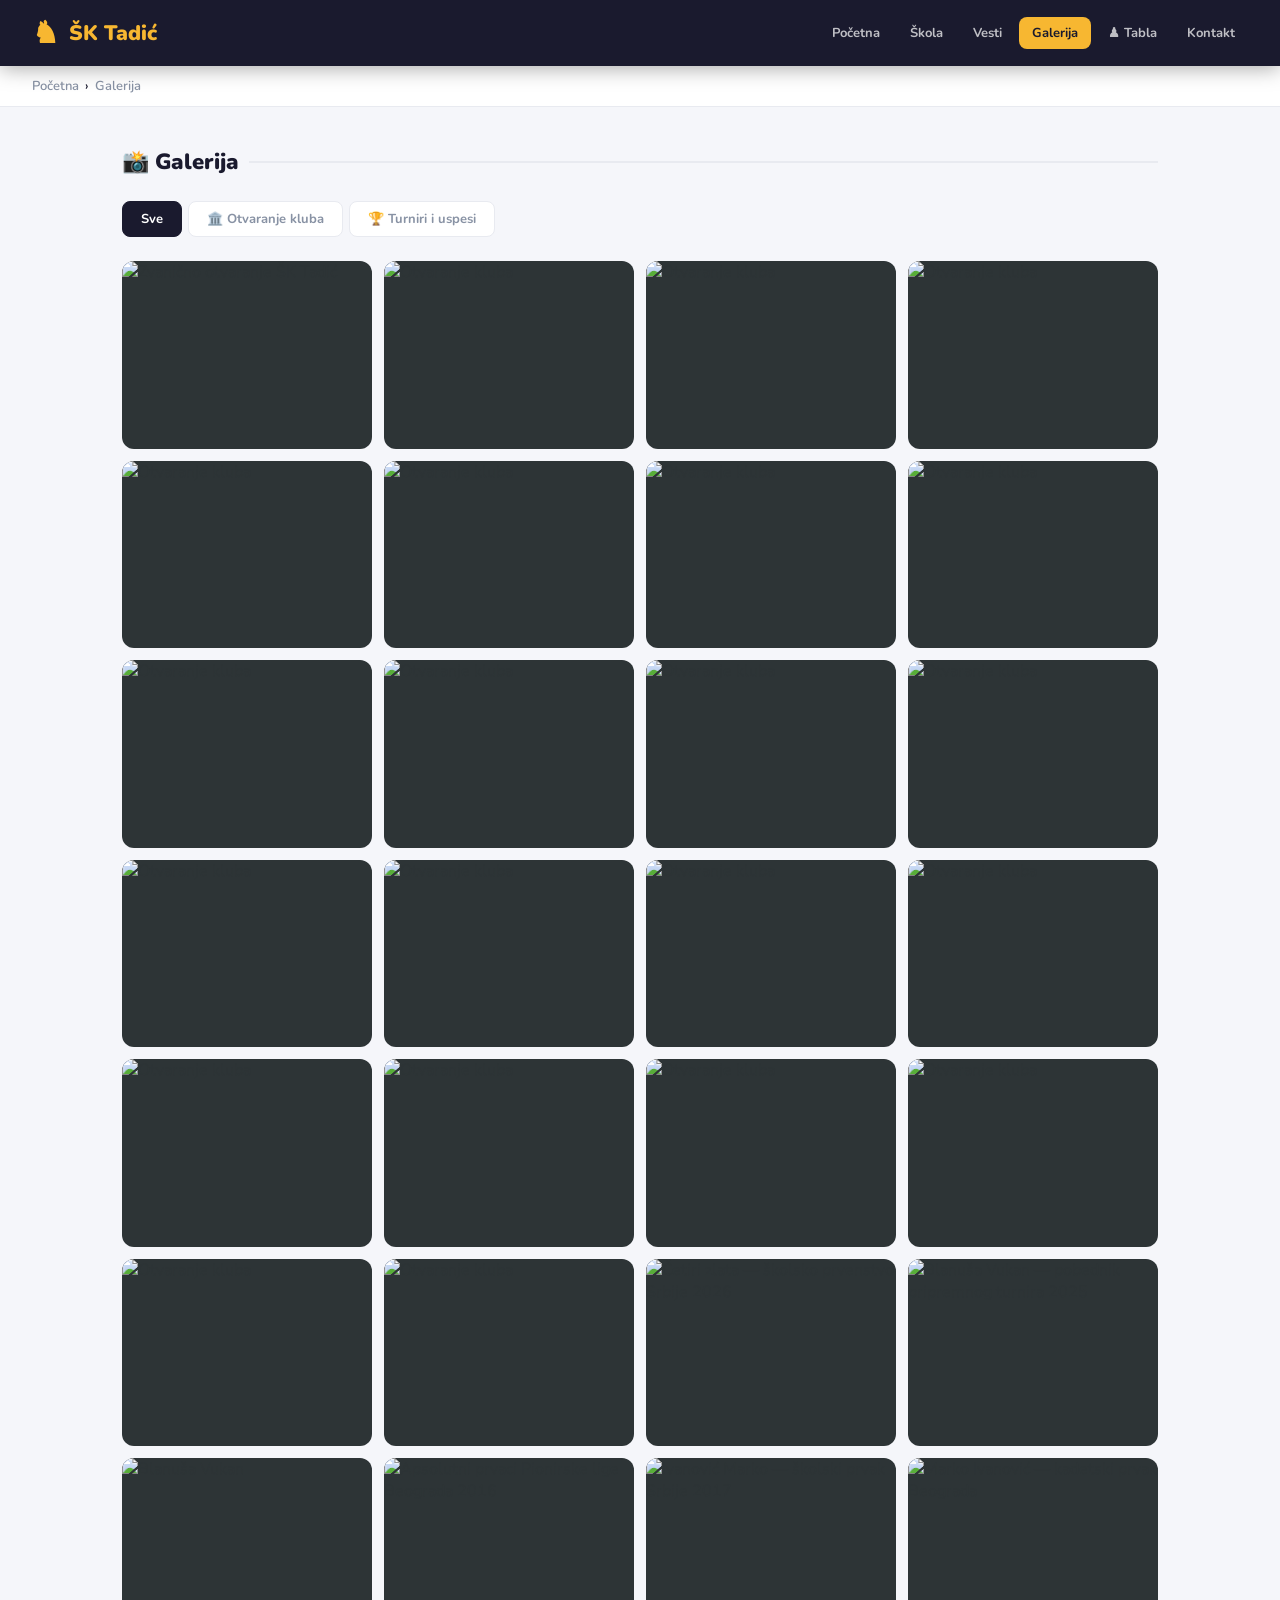
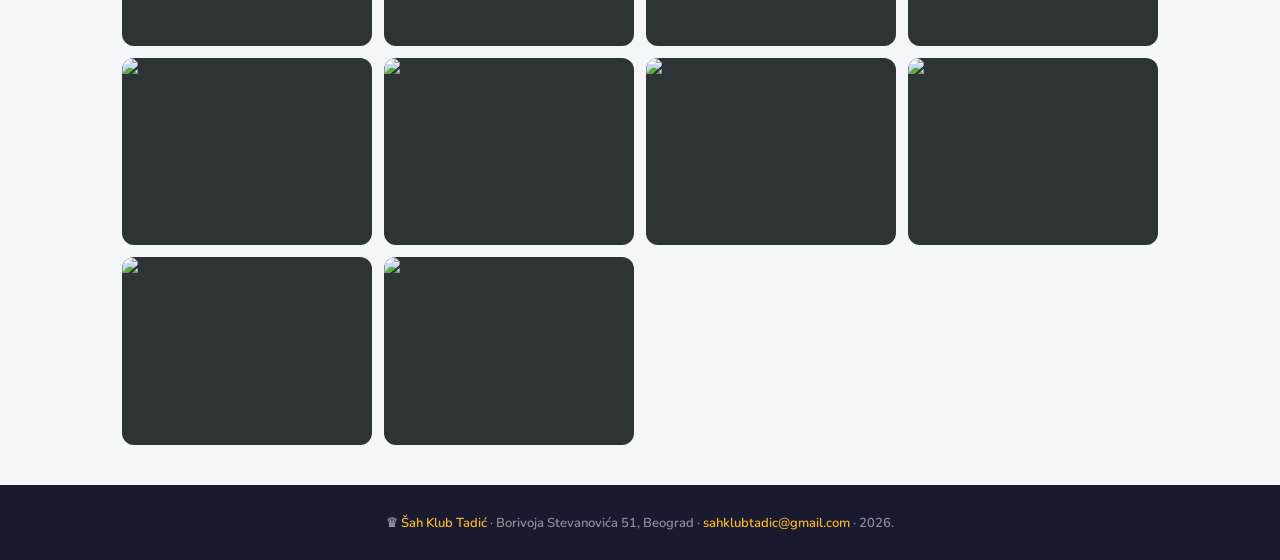
==== galerija.html @ 3c378b27 "Sajt v1.0 Sajt" ====
<!DOCTYPE html>
<html lang="sr">
<head>
<meta charset="UTF-8"><meta name="viewport" content="width=device-width,initial-scale=1"><meta name="referrer" content="no-referrer">
<title>Galerija — ŠK Tadić</title>
<link rel="stylesheet" href="style.css">
<style>
.filter-bar{display:flex;gap:6px;margin-bottom:1.5rem;flex-wrap:wrap}
.fbtn{padding:8px 18px;border-radius:8px;font-size:13px;font-weight:700;cursor:pointer;border:1px solid var(--border);background:var(--white);color:var(--muted);transition:all .2s;font-family:'Nunito',sans-serif}
.fbtn:hover{border-color:var(--accent);color:var(--accent)}
.fbtn.active{background:var(--dark);color:#fff;border-color:var(--dark)}
.gallery-grid{display:grid;grid-template-columns:repeat(4,1fr);gap:12px}
.g-thumb{border-radius:12px;overflow:hidden;cursor:pointer;aspect-ratio:4/3;position:relative;background:var(--mid)}
.g-thumb img{width:100%;height:100%;object-fit:cover;transition:transform .3s;display:block}
.g-thumb:hover img{transform:scale(1.07)}
.g-thumb .overlay{position:absolute;inset:0;background:rgba(247,183,49,0);transition:background .25s;display:flex;align-items:center;justify-content:center}
.g-thumb:hover .overlay{background:rgba(247,183,49,.25)}
.g-hidden{display:none}
</style>
</head>
<body>
<nav>
  <a href="index.html" class="nav-logo"><span class="knight">♞</span><span>ŠK Tadić</span></a>
  <div class="nav-links"><a href="index.html">Početna</a><a href="skola.html">Škola</a><a href="vesti.html">Vesti</a><a href="galerija.html" class="active">Galerija</a><a href="tabla.html">♟ Tabla</a><a href="kontakt.html">Kontakt</a></div>
  <button class="hamburger" onclick="toggleMenu()"><span></span><span></span><span></span></button>
</nav>
<div class="mobile-menu" id="mob"><a href="index.html">🏠 Početna</a><a href="skola.html">🎓 Škola</a><a href="vesti.html">📰 Vesti</a><a href="galerija.html" class="active">📸 Galerija</a><a href="tabla.html">♟ Tabla</a><a href="kontakt.html">📬 Kontakt</a></div>
<div class="breadcrumb"><a href="index.html">Početna</a><span>›</span>Galerija</div>

<main>
  <div class="sec-title">📸 Galerija</div>
  <div class="filter-bar">
    <button class="fbtn active" onclick="fg('sve',this)">Sve</button>
    <button class="fbtn" onclick="fg('otvaranje',this)">🏛️ Otvaranje kluba</button>
    <button class="fbtn" onclick="fg('turnir',this)">🏆 Turniri i uspesi</button>
  </div>
  <div class="gallery-grid" id="gg"></div>
</main>

<div id="lightbox" onclick="closeLb(event)">
  <span id="lb-close" onclick="closeLb()">✕</span>
  <span id="lb-prev" onclick="lbNav(-1);event.stopPropagation()">‹</span>
  <img id="lb-img" src="" alt="">
  <span id="lb-next" onclick="lbNav(1);event.stopPropagation()">›</span>
  <div id="lb-caption"></div>
</div>

<footer>♛ <a href="index.html">Šah Klub Tadić</a> · Borivoja Stevanovića 51, Beograd · <a href="mailto:sahklubtadic@gmail.com">sahklubtadic@gmail.com</a> · 2026.</footer>
<script src="nav.js"></script>
<script>
var imgs=[
  {s:'https://sahklubtadic.com/wp-content/uploads/2012/05/Zvanicno-Otvaranje-Kluba1.jpg',c:'otvaranje',t:'Zvanično otvaranje ŠK Tadić'},
  {s:'https://sahklubtadic.com/wp-content/uploads/2012/05/Otvaranje-kluba-4.jpg',c:'otvaranje',t:'Otvaranje kluba'},
  {s:'https://sahklubtadic.com/wp-content/uploads/2012/05/Otvaranje-kluba-5.jpg',c:'otvaranje',t:'Otvaranje kluba'},
  {s:'https://sahklubtadic.com/wp-content/uploads/2012/05/Otvaranje-kluba-6.jpg',c:'otvaranje',t:'Otvaranje kluba'},
  {s:'https://sahklubtadic.com/wp-content/uploads/2012/05/Otvaranje-kluba-7.jpg',c:'otvaranje',t:'Otvaranje kluba'},
  {s:'https://sahklubtadic.com/wp-content/uploads/2012/05/Otvaranje-kluba-8.jpg',c:'otvaranje',t:'Otvaranje kluba'},
  {s:'https://sahklubtadic.com/wp-content/uploads/2012/05/Otvaranje-kluba-9.jpg',c:'otvaranje',t:'Otvaranje kluba'},
  {s:'https://sahklubtadic.com/wp-content/uploads/2012/05/Otvaranje-kluba-10.jpg',c:'otvaranje',t:'Otvaranje kluba'},
  {s:'https://sahklubtadic.com/wp-content/uploads/2012/05/Otvaranje-kluba-11.jpg',c:'otvaranje',t:'Otvaranje kluba'},
  {s:'https://sahklubtadic.com/wp-content/uploads/2012/05/Otvaranje-kluba-12.jpg',c:'otvaranje',t:'Otvaranje kluba'},
  {s:'https://sahklubtadic.com/wp-content/uploads/2012/05/Otvaranje-kluba-13.jpg',c:'otvaranje',t:'Otvaranje kluba'},
  {s:'https://sahklubtadic.com/wp-content/uploads/2012/05/Otvaranje-kluba-14.jpg',c:'otvaranje',t:'Otvaranje kluba'},
  {s:'https://sahklubtadic.com/wp-content/uploads/2012/05/Otvaranje-kluba-15.jpg',c:'otvaranje',t:'Otvaranje kluba'},
  {s:'https://sahklubtadic.com/wp-content/uploads/2012/05/Otvaranje-kluba-16.jpg',c:'otvaranje',t:'Otvaranje kluba'},
  {s:'https://sahklubtadic.com/wp-content/uploads/2012/05/Otvaranje-kluba-17.jpg',c:'otvaranje',t:'Otvaranje kluba'},
  {s:'https://sahklubtadic.com/wp-content/uploads/2012/05/Otvaranje-kluba-18.jpg',c:'otvaranje',t:'Otvaranje kluba'},
  {s:'https://sahklubtadic.com/wp-content/uploads/2012/05/Otvaranje-kluba-20.jpg',c:'otvaranje',t:'Otvaranje kluba'},
  {s:'https://sahklubtadic.com/wp-content/uploads/2012/05/Otvaranje-kluba-21.jpg',c:'otvaranje',t:'Otvaranje kluba'},
  {s:'https://sahklubtadic.com/wp-content/uploads/2012/05/Otvaranje-kluba-22.jpg',c:'otvaranje',t:'Otvaranje kluba'},
  {s:'https://sahklubtadic.com/wp-content/uploads/2012/05/Otvaranje-kluba-24.jpg',c:'otvaranje',t:'Otvaranje kluba'},
  {s:'https://sahklubtadic.com/wp-content/uploads/2012/05/Otvaranje-kluba-26.jpg',c:'otvaranje',t:'Otvaranje kluba'},
  {s:'https://sahklubtadic.com/wp-content/uploads/2012/05/Otvaranje-kluba-3.jpg',c:'otvaranje',t:'Otvaranje kluba'},
  {s:'https://sahklubtadic.com/wp-content/uploads/2026/05/2.jpg',c:'turnir',t:'Četiri zlata — školsko prvenstvo Srbije 2026'},
  {s:'https://sahklubtadic.com/wp-content/uploads/2025/02/3.jpg',c:'turnir',t:'Blanuša Vukan — pobednik pripremnog turnira 2025'},
  {s:'https://sahklubtadic.com/wp-content/uploads/2025/02/1.jpg',c:'turnir',t:'Blanuša Vukan'},
  {s:'https://sahklubtadic.com/wp-content/uploads/2016/11/prvaci2-e1480258480558.jpg',c:'turnir',t:'Apsolutni prvaci Pionirske lige Beograda 2016'},
  {s:'https://sahklubtadic.com/wp-content/uploads/2017/05/marko-1-e1494858973927.jpg',c:'turnir',t:'Ivanović Marko — školski prvak Srbije 2017'},
  {s:'https://sahklubtadic.com/wp-content/uploads/2016/04/Marko1.jpg',c:'turnir',t:'Marko Ivanović — kadetski prvak Beograda'},
  {s:'https://sahklubtadic.com/wp-content/uploads/2015/12/Perunovic.jpg',c:'turnir',t:'GM Miloš Perunović — All Stars 2015'},
  {s:'https://sahklubtadic.com/wp-content/uploads/2023/08/154.jpg',c:'turnir',t:'Kamp Srebrno Jezero 2024'},
  {s:'https://sahklubtadic.com/wp-content/uploads/2024/04/6.jpg',c:'turnir',t:'Kadetska liga Beograda 2024'},
  {s:'https://sahklubtadic.com/wp-content/uploads/2024/04/1.jpg',c:'turnir',t:'Školsko prvenstvo Srbije — Mladenovac 2024'},
  {s:'https://sahklubtadic.com/wp-content/uploads/2012/02/chess-tadza03.jpg',c:'turnir',t:'Članovi ŠK Tadić na kadetskom i juniorskom predsvenstvu'},
  {s:'https://sahklubtadic.com/wp-content/uploads/2016/11/tabla4.jpg',c:'turnir',t:'Gran Pri turnir'},
];
var visible=imgs.slice(),lbIdx=0;

function buildGrid(cat){
  var g=document.getElementById('gg');g.innerHTML='';
  visible=imgs.filter(function(i){return cat==='sve'||i.c===cat;});
  visible.forEach(function(img,i){
    var d=document.createElement('div');d.className='g-thumb';
    d.innerHTML='<img src="'+img.s+'" alt="'+img.t+'" loading="lazy" onerror="this.parentNode.style.background=\'#2d3436\'"><div class="overlay"></div>';
    d.onclick=function(){openLb(i);};
    g.appendChild(d);
  });
}

function fg(cat,btn){
  document.querySelectorAll('.fbtn').forEach(function(b){b.classList.remove('active');});
  btn.classList.add('active');
  buildGrid(cat);
}

function openLb(i){
  lbIdx=i;
  document.getElementById('lb-img').src=visible[i].s;
  document.getElementById('lb-caption').textContent=visible[i].t+' ('+(i+1)+'/'+visible.length+')';
  document.getElementById('lightbox').classList.add('open');
}
function closeLb(e){if(!e||e.target===document.getElementById('lightbox')||e.target.id==='lb-close')document.getElementById('lightbox').classList.remove('open');}
function lbNav(d){lbIdx=(lbIdx+d+visible.length)%visible.length;openLb(lbIdx);}
document.addEventListener('keydown',function(e){
  if(!document.getElementById('lightbox').classList.contains('open'))return;
  if(e.key==='ArrowLeft')lbNav(-1);if(e.key==='ArrowRight')lbNav(1);if(e.key==='Escape')document.getElementById('lightbox').classList.remove('open');
});
buildGrid('sve');
</script>
</body>
</html>
---- style.css ----
@import url('https://fonts.googleapis.com/css2?family=Nunito:wght@400;600;700;800;900&display=swap');
*{box-sizing:border-box;margin:0;padding:0}
:root{
  --dark:#1a1a2e;
  --mid:#16213e;
  --accent:#f7b731;
  --light:#f5f6fa;
  --muted:#8892a4;
  --white:#fff;
  --border:#e8eaf0;
  --shadow:0 4px 20px rgba(0,0,0,.08);
}
body{font-family:'Nunito',sans-serif;background:var(--light);color:#2d3436;min-height:100vh;display:flex;flex-direction:column}
a{text-decoration:none;color:inherit}
img{max-width:100%;display:block}

/* NAV */
nav{background:var(--dark);padding:0 2rem;display:flex;align-items:center;justify-content:space-between;height:66px;position:sticky;top:0;z-index:100;box-shadow:0 2px 20px rgba(0,0,0,.35)}
.nav-logo{display:flex;align-items:center;gap:10px;color:var(--accent);font-size:21px;font-weight:900}
.nav-logo .knight{font-size:30px;display:inline-block;animation:float 3s ease-in-out infinite}
.nav-links{display:flex;gap:4px}
.nav-links a{color:rgba(255,255,255,.72);font-size:13px;font-weight:700;padding:7px 13px;border-radius:8px;transition:all .2s}
.nav-links a:hover,.nav-links a.active{background:var(--accent);color:var(--dark)}
.hamburger{display:none;flex-direction:column;gap:5px;cursor:pointer;padding:6px;border:none;background:transparent}
.hamburger span{display:block;width:24px;height:2px;background:var(--accent);border-radius:2px;transition:all .3s}
.mobile-menu{display:none;position:absolute;top:66px;left:0;right:0;background:var(--dark);border-top:1px solid rgba(255,255,255,.08);padding:1rem;flex-direction:column;gap:4px;z-index:99;box-shadow:0 8px 24px rgba(0,0,0,.4)}
.mobile-menu.open{display:flex}
.mobile-menu a{color:rgba(255,255,255,.8);font-size:15px;font-weight:700;padding:12px 16px;border-radius:10px;transition:all .2s}
.mobile-menu a:hover,.mobile-menu a.active{background:var(--accent);color:var(--dark)}

/* BREADCRUMB */
.breadcrumb{background:var(--white);border-bottom:1px solid var(--border);padding:.7rem 2rem;font-size:13px;color:var(--muted);font-weight:600}
.breadcrumb a{color:var(--muted);transition:color .2s}.breadcrumb a:hover{color:var(--accent)}
.breadcrumb span{color:var(--dark);margin:0 6px}

/* MAIN */
main{flex:1;max-width:1100px;margin:0 auto;width:100%;padding:2.5rem 2rem}

/* SECTION TITLE */
.sec-title{font-size:22px;font-weight:900;color:var(--dark);margin-bottom:1.5rem;display:flex;align-items:center;gap:10px}
.sec-title::after{content:'';flex:1;height:2px;background:var(--border)}

/* CARDS */
.card{background:var(--white);border-radius:16px;border:1px solid var(--border);box-shadow:var(--shadow);overflow:hidden;transition:all .2s}
.card:hover{transform:translateY(-3px);box-shadow:0 12px 32px rgba(0,0,0,.12)}

/* BUTTONS */
.btn{display:inline-block;padding:11px 24px;border-radius:10px;font-size:14px;font-weight:800;transition:all .2s;cursor:pointer;border:none;font-family:'Nunito',sans-serif}
.btn-gold{background:var(--accent);color:var(--dark)}.btn-gold:hover{background:#e6a800;transform:translateY(-1px)}
.btn-outline{background:transparent;color:var(--white);border:1.5px solid rgba(255,255,255,.3)}.btn-outline:hover{border-color:var(--accent);color:var(--accent)}
.btn-dark{background:var(--dark);color:var(--white)}.btn-dark:hover{background:#0f0f20}

/* TAG */
.tag{display:inline-block;font-size:11px;font-weight:800;padding:3px 10px;border-radius:20px;text-transform:uppercase;letter-spacing:.4px}
.tag-gold{background:var(--accent);color:var(--dark)}
.tag-green{background:#e8f5e9;color:#2e7d32}
.tag-blue{background:#e3f2fd;color:#1565c0}
.tag-orange{background:#fff8e1;color:#e65100}

/* FOOTER */
footer{background:var(--dark);color:rgba(255,255,255,.5);text-align:center;padding:1.8rem 2rem;font-size:13px;font-weight:600;margin-top:auto}
footer a{color:var(--accent);text-decoration:none}

/* ANIMATIONS */
@keyframes float{0%,100%{transform:translateY(0)}50%{transform:translateY(-6px)}}
@keyframes pulse{0%,100%{opacity:1}50%{opacity:.6}}
.badge-new{animation:pulse 2s ease-in-out infinite;background:#e53935;color:#fff;font-size:10px;font-weight:800;padding:2px 8px;border-radius:10px;margin-left:6px;vertical-align:middle}

/* CHESS BOARD */
#chessboard{display:grid;grid-template-columns:repeat(8,52px);grid-template-rows:repeat(8,52px);border:3px solid var(--accent);border-radius:4px;overflow:hidden;box-shadow:0 8px 32px rgba(0,0,0,.4)}
.sq{width:52px;height:52px;display:flex;align-items:center;justify-content:center;font-size:30px;cursor:pointer;user-select:none;position:relative;transition:background .1s}
.sq.light{background:#f0d9b5}.sq.dark{background:#b58863}
.sq.selected{background:#7fc97f!important;box-shadow:inset 0 0 0 3px #3a7a3a}
.sq.valid-move::after{content:'';position:absolute;width:32%;height:32%;background:rgba(0,0,0,.22);border-radius:50%}
.sq.valid-move.occ::after{content:'';position:absolute;inset:3px;background:transparent;border:3px solid rgba(0,0,0,.25);border-radius:2px;width:auto;height:auto}
.sq.last-move{background:#cdd48e!important}
.sq.in-check{background:#e84393!important}
.board-files{display:flex;margin-left:28px}
.board-files span,.board-ranks span{font-size:11px;font-weight:700;color:rgba(255,255,255,.45);width:52px;text-align:center}
.board-ranks{display:flex;flex-direction:column;justify-content:space-around;margin-right:4px}
.board-ranks span{height:52px;display:flex;align-items:center;justify-content:flex-end;padding-right:4px}

/* GALLERY LIGHTBOX */
#lightbox{display:none;position:fixed;inset:0;background:rgba(0,0,0,.9);z-index:999;align-items:center;justify-content:center}
#lightbox.open{display:flex}
#lb-img{max-width:90vw;max-height:85vh;border-radius:8px;box-shadow:0 8px 40px rgba(0,0,0,.6)}
#lb-close{position:absolute;top:20px;right:24px;font-size:36px;color:#fff;cursor:pointer;line-height:1;font-weight:300}
#lb-prev,#lb-next{position:absolute;top:50%;transform:translateY(-50%);font-size:48px;color:#fff;cursor:pointer;background:rgba(255,255,255,.1);padding:8px 14px;border-radius:8px;line-height:1;font-weight:300}
#lb-prev{left:16px}#lb-next{right:16px}
#lb-caption{position:absolute;bottom:20px;left:50%;transform:translateX(-50%);color:rgba(255,255,255,.7);font-size:13px;font-weight:600;text-align:center;white-space:nowrap}

/* RESPONSIVE */
@media(max-width:700px){
  nav{padding:0 1rem;position:relative}
  .nav-links{display:none}
  .hamburger{display:flex}
  main{padding:1.5rem 1rem}
  .news-grid{grid-template-columns:1fr!important}
  .levels-grid{grid-template-columns:1fr 1fr!important}
  .info-grid{grid-template-columns:1fr!important}
  .gallery-grid{grid-template-columns:repeat(2,1fr)!important}
  #chessboard{grid-template-columns:repeat(8,38px)!important;grid-template-rows:repeat(8,38px)!important}
  .sq{width:38px!important;height:38px!important;font-size:22px!important}
  .board-files span,.board-ranks span{width:38px!important;font-size:9px!important}
  .board-ranks span{height:38px!important}
  .hero h1{font-size:30px!important}
  .stats-bar{flex-wrap:wrap}
  .stat-item{flex:1 1 50%;border-right:none!important;border-bottom:1px solid rgba(0,0,0,.1)}
  .board-wrap{flex-direction:column}
  .article-img{height:200px!important}
  .article-gallery{grid-template-columns:repeat(2,1fr)!important}
}
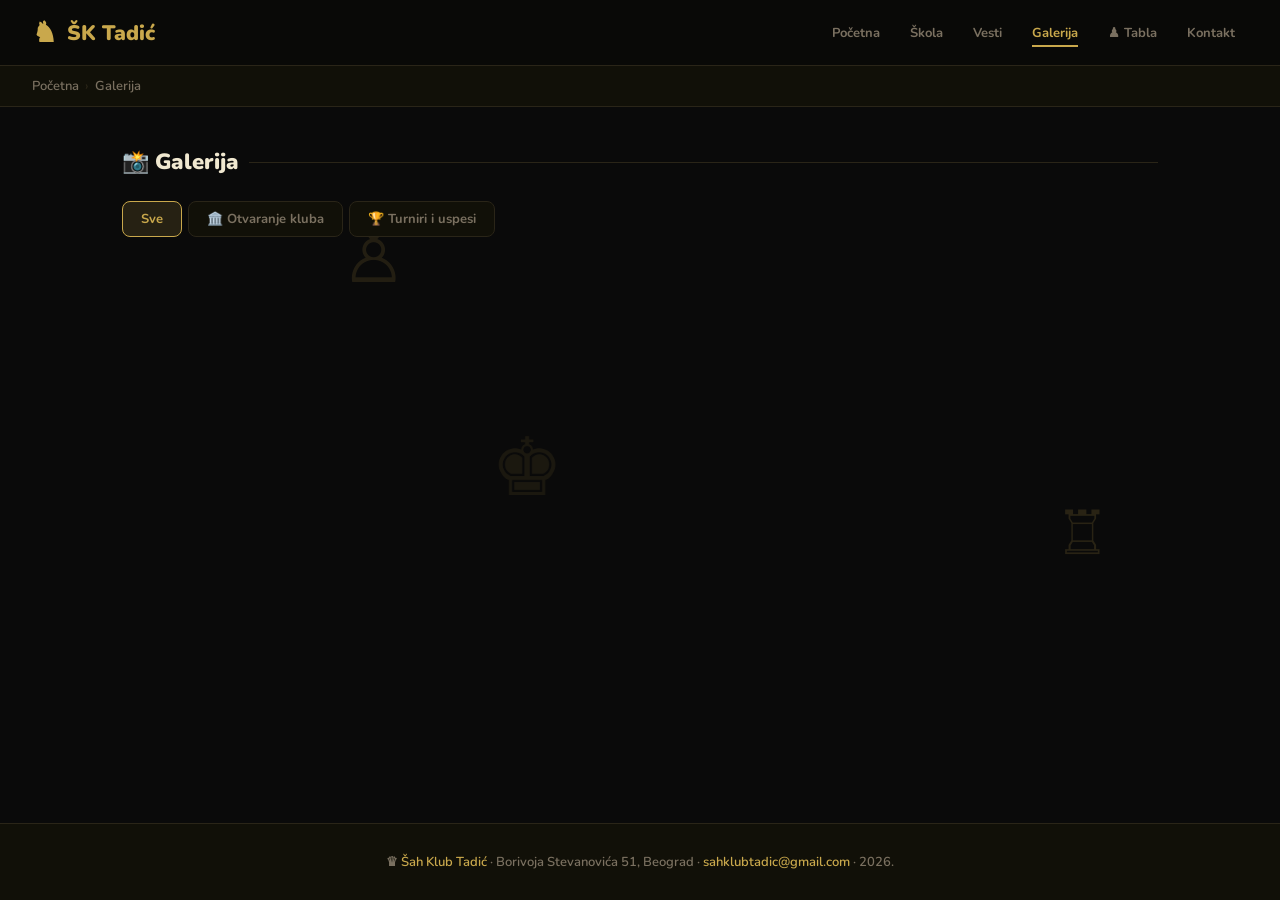
==== commit 473ba59e: "aaa" ====
--- a/galerija.html
+++ b/galerija.html
@@ -1,32 +1,48 @@
-<!DOCTYPE html>
+﻿<!DOCTYPE html>
 <html lang="sr">
 <head>
-<meta charset="UTF-8"><meta name="viewport" content="width=device-width,initial-scale=1"><meta name="referrer" content="no-referrer">
+<meta charset="UTF-8">
+<meta name="viewport" content="width=device-width,initial-scale=1">
+<meta name="referrer" content="no-referrer">
 <title>Galerija — ŠK Tadić</title>
 <link rel="stylesheet" href="style.css">
+<link rel="icon" type="image/svg+xml" href="favicon.svg">
+<meta name="description" content="Galerija fotografija SK Tadic — uspesi na turnirima, otvaranje kluba i kampovi.">
 <style>
 .filter-bar{display:flex;gap:6px;margin-bottom:1.5rem;flex-wrap:wrap}
-.fbtn{padding:8px 18px;border-radius:8px;font-size:13px;font-weight:700;cursor:pointer;border:1px solid var(--border);background:var(--white);color:var(--muted);transition:all .2s;font-family:'Nunito',sans-serif}
+.fbtn{padding:8px 18px;border-radius:8px;font-size:13px;font-weight:700;cursor:pointer;border:0.5px solid var(--border);background:var(--surface);color:var(--muted);transition:all .2s;font-family:'Nunito',sans-serif}
 .fbtn:hover{border-color:var(--accent);color:var(--accent)}
-.fbtn.active{background:var(--dark);color:#fff;border-color:var(--dark)}
+.fbtn.active{background:rgba(201,168,76,.15);color:var(--accent);border-color:var(--accent)}
 .gallery-grid{display:grid;grid-template-columns:repeat(4,1fr);gap:12px}
 .g-thumb{border-radius:12px;overflow:hidden;cursor:pointer;aspect-ratio:4/3;position:relative;background:var(--mid)}
 .g-thumb img{width:100%;height:100%;object-fit:cover;transition:transform .3s;display:block}
 .g-thumb:hover img{transform:scale(1.07)}
-.g-thumb .overlay{position:absolute;inset:0;background:rgba(247,183,49,0);transition:background .25s;display:flex;align-items:center;justify-content:center}
-.g-thumb:hover .overlay{background:rgba(247,183,49,.25)}
-.g-hidden{display:none}
+.g-thumb .overlay{position:absolute;inset:0;background:rgba(201,168,76,0);transition:background .25s;display:flex;align-items:center;justify-content:center}
+.g-thumb:hover .overlay{background:rgba(201,168,76,.15)}
 </style>
 </head>
 <body>
-<nav>
+<div class="pieces-layer" id="pl"></div><nav>
   <a href="index.html" class="nav-logo"><span class="knight">♞</span><span>ŠK Tadić</span></a>
-  <div class="nav-links"><a href="index.html">Početna</a><a href="skola.html">Škola</a><a href="vesti.html">Vesti</a><a href="galerija.html" class="active">Galerija</a><a href="tabla.html">♟ Tabla</a><a href="kontakt.html">Kontakt</a></div>
-  <button class="hamburger" onclick="toggleMenu()"><span></span><span></span><span></span></button>
+  <div class="nav-links">
+    <a href="index.html">Početna</a>
+    <a href="skola.html">Škola</a>
+    <a href="vesti.html">Vesti</a>
+    <a href="galerija.html" class="active">Galerija</a>
+    <a href="tabla.html">♟ Tabla</a>
+    <a href="kontakt.html">Kontakt</a>
+  </div>
+  <button class="hamburger" onclick="toggleMenu()" aria-label="Meni"><span></span><span></span><span></span></button>
 </nav>
-<div class="mobile-menu" id="mob"><a href="index.html">🏠 Početna</a><a href="skola.html">🎓 Škola</a><a href="vesti.html">📰 Vesti</a><a href="galerija.html" class="active">📸 Galerija</a><a href="tabla.html">♟ Tabla</a><a href="kontakt.html">📬 Kontakt</a></div>
+<div class="mobile-menu" id="mob">
+  <a href="index.html">🏠 Početna</a>
+  <a href="skola.html">🎓 Škola</a>
+  <a href="vesti.html">📰 Vesti</a>
+  <a href="galerija.html" class="active">📸 Galerija</a>
+  <a href="tabla.html">♟ Tabla</a>
+  <a href="kontakt.html">📬 Kontakt</a>
+</div>
 <div class="breadcrumb"><a href="index.html">Početna</a><span>›</span>Galerija</div>
-
 <main>
   <div class="sec-title">📸 Galerija</div>
   <div class="filter-bar">
@@ -36,86 +52,25 @@
   </div>
   <div class="gallery-grid" id="gg"></div>
 </main>
-
 <div id="lightbox" onclick="closeLb(event)">
   <span id="lb-close" onclick="closeLb()">✕</span>
   <span id="lb-prev" onclick="lbNav(-1);event.stopPropagation()">‹</span>
   <img id="lb-img" src="" alt="">
   <span id="lb-next" onclick="lbNav(1);event.stopPropagation()">›</span>
   <div id="lb-caption"></div>
-</div>
-
-<footer>♛ <a href="index.html">Šah Klub Tadić</a> · Borivoja Stevanovića 51, Beograd · <a href="mailto:sahklubtadic@gmail.com">sahklubtadic@gmail.com</a> · 2026.</footer>
+</div><footer>♛ <a href="index.html">Šah Klub Tadić</a> · Borivoja Stevanovića 51, Beograd · <a href="mailto:sahklubtadic@gmail.com">sahklubtadic@gmail.com</a> · 2026.</footer>
 <script src="nav.js"></script>
+<script src="pieces.js"></script>
 <script>
-var imgs=[
-  {s:'https://sahklubtadic.com/wp-content/uploads/2012/05/Zvanicno-Otvaranje-Kluba1.jpg',c:'otvaranje',t:'Zvanično otvaranje ŠK Tadić'},
-  {s:'https://sahklubtadic.com/wp-content/uploads/2012/05/Otvaranje-kluba-4.jpg',c:'otvaranje',t:'Otvaranje kluba'},
-  {s:'https://sahklubtadic.com/wp-content/uploads/2012/05/Otvaranje-kluba-5.jpg',c:'otvaranje',t:'Otvaranje kluba'},
-  {s:'https://sahklubtadic.com/wp-content/uploads/2012/05/Otvaranje-kluba-6.jpg',c:'otvaranje',t:'Otvaranje kluba'},
-  {s:'https://sahklubtadic.com/wp-content/uploads/2012/05/Otvaranje-kluba-7.jpg',c:'otvaranje',t:'Otvaranje kluba'},
-  {s:'https://sahklubtadic.com/wp-content/uploads/2012/05/Otvaranje-kluba-8.jpg',c:'otvaranje',t:'Otvaranje kluba'},
-  {s:'https://sahklubtadic.com/wp-content/uploads/2012/05/Otvaranje-kluba-9.jpg',c:'otvaranje',t:'Otvaranje kluba'},
-  {s:'https://sahklubtadic.com/wp-content/uploads/2012/05/Otvaranje-kluba-10.jpg',c:'otvaranje',t:'Otvaranje kluba'},
-  {s:'https://sahklubtadic.com/wp-content/uploads/2012/05/Otvaranje-kluba-11.jpg',c:'otvaranje',t:'Otvaranje kluba'},
-  {s:'https://sahklubtadic.com/wp-content/uploads/2012/05/Otvaranje-kluba-12.jpg',c:'otvaranje',t:'Otvaranje kluba'},
-  {s:'https://sahklubtadic.com/wp-content/uploads/2012/05/Otvaranje-kluba-13.jpg',c:'otvaranje',t:'Otvaranje kluba'},
-  {s:'https://sahklubtadic.com/wp-content/uploads/2012/05/Otvaranje-kluba-14.jpg',c:'otvaranje',t:'Otvaranje kluba'},
-  {s:'https://sahklubtadic.com/wp-content/uploads/2012/05/Otvaranje-kluba-15.jpg',c:'otvaranje',t:'Otvaranje kluba'},
-  {s:'https://sahklubtadic.com/wp-content/uploads/2012/05/Otvaranje-kluba-16.jpg',c:'otvaranje',t:'Otvaranje kluba'},
-  {s:'https://sahklubtadic.com/wp-content/uploads/2012/05/Otvaranje-kluba-17.jpg',c:'otvaranje',t:'Otvaranje kluba'},
-  {s:'https://sahklubtadic.com/wp-content/uploads/2012/05/Otvaranje-kluba-18.jpg',c:'otvaranje',t:'Otvaranje kluba'},
-  {s:'https://sahklubtadic.com/wp-content/uploads/2012/05/Otvaranje-kluba-20.jpg',c:'otvaranje',t:'Otvaranje kluba'},
-  {s:'https://sahklubtadic.com/wp-content/uploads/2012/05/Otvaranje-kluba-21.jpg',c:'otvaranje',t:'Otvaranje kluba'},
-  {s:'https://sahklubtadic.com/wp-content/uploads/2012/05/Otvaranje-kluba-22.jpg',c:'otvaranje',t:'Otvaranje kluba'},
-  {s:'https://sahklubtadic.com/wp-content/uploads/2012/05/Otvaranje-kluba-24.jpg',c:'otvaranje',t:'Otvaranje kluba'},
-  {s:'https://sahklubtadic.com/wp-content/uploads/2012/05/Otvaranje-kluba-26.jpg',c:'otvaranje',t:'Otvaranje kluba'},
-  {s:'https://sahklubtadic.com/wp-content/uploads/2012/05/Otvaranje-kluba-3.jpg',c:'otvaranje',t:'Otvaranje kluba'},
-  {s:'https://sahklubtadic.com/wp-content/uploads/2026/05/2.jpg',c:'turnir',t:'Četiri zlata — školsko prvenstvo Srbije 2026'},
-  {s:'https://sahklubtadic.com/wp-content/uploads/2025/02/3.jpg',c:'turnir',t:'Blanuša Vukan — pobednik pripremnog turnira 2025'},
-  {s:'https://sahklubtadic.com/wp-content/uploads/2025/02/1.jpg',c:'turnir',t:'Blanuša Vukan'},
-  {s:'https://sahklubtadic.com/wp-content/uploads/2016/11/prvaci2-e1480258480558.jpg',c:'turnir',t:'Apsolutni prvaci Pionirske lige Beograda 2016'},
-  {s:'https://sahklubtadic.com/wp-content/uploads/2017/05/marko-1-e1494858973927.jpg',c:'turnir',t:'Ivanović Marko — školski prvak Srbije 2017'},
-  {s:'https://sahklubtadic.com/wp-content/uploads/2016/04/Marko1.jpg',c:'turnir',t:'Marko Ivanović — kadetski prvak Beograda'},
-  {s:'https://sahklubtadic.com/wp-content/uploads/2015/12/Perunovic.jpg',c:'turnir',t:'GM Miloš Perunović — All Stars 2015'},
-  {s:'https://sahklubtadic.com/wp-content/uploads/2023/08/154.jpg',c:'turnir',t:'Kamp Srebrno Jezero 2024'},
-  {s:'https://sahklubtadic.com/wp-content/uploads/2024/04/6.jpg',c:'turnir',t:'Kadetska liga Beograda 2024'},
-  {s:'https://sahklubtadic.com/wp-content/uploads/2024/04/1.jpg',c:'turnir',t:'Školsko prvenstvo Srbije — Mladenovac 2024'},
-  {s:'https://sahklubtadic.com/wp-content/uploads/2012/02/chess-tadza03.jpg',c:'turnir',t:'Članovi ŠK Tadić na kadetskom i juniorskom predsvenstvu'},
-  {s:'https://sahklubtadic.com/wp-content/uploads/2016/11/tabla4.jpg',c:'turnir',t:'Gran Pri turnir'},
-];
+var imgs=[{s:'https://sahklubtadic.com/wp-content/uploads/2012/05/Zvanicno-Otvaranje-Kluba1.jpg',c:'otvaranje',t:'Zvanično otvaranje ŠK Tadić'},{s:'https://sahklubtadic.com/wp-content/uploads/2012/05/Otvaranje-kluba-4.jpg',c:'otvaranje',t:'Otvaranje kluba'},{s:'https://sahklubtadic.com/wp-content/uploads/2012/05/Otvaranje-kluba-5.jpg',c:'otvaranje',t:'Otvaranje kluba'},{s:'https://sahklubtadic.com/wp-content/uploads/2012/05/Otvaranje-kluba-6.jpg',c:'otvaranje',t:'Otvaranje kluba'},{s:'https://sahklubtadic.com/wp-content/uploads/2012/05/Otvaranje-kluba-7.jpg',c:'otvaranje',t:'Otvaranje kluba'},{s:'https://sahklubtadic.com/wp-content/uploads/2012/05/Otvaranje-kluba-8.jpg',c:'otvaranje',t:'Otvaranje kluba'},{s:'https://sahklubtadic.com/wp-content/uploads/2012/05/Otvaranje-kluba-9.jpg',c:'otvaranje',t:'Otvaranje kluba'},{s:'https://sahklubtadic.com/wp-content/uploads/2012/05/Otvaranje-kluba-10.jpg',c:'otvaranje',t:'Otvaranje kluba'},{s:'https://sahklubtadic.com/wp-content/uploads/2012/05/Otvaranje-kluba-11.jpg',c:'otvaranje',t:'Otvaranje kluba'},{s:'https://sahklubtadic.com/wp-content/uploads/2012/05/Otvaranje-kluba-12.jpg',c:'otvaranje',t:'Otvaranje kluba'},{s:'https://sahklubtadic.com/wp-content/uploads/2012/05/Otvaranje-kluba-13.jpg',c:'otvaranje',t:'Otvaranje kluba'},{s:'https://sahklubtadic.com/wp-content/uploads/2012/05/Otvaranje-kluba-14.jpg',c:'otvaranje',t:'Otvaranje kluba'},{s:'https://sahklubtadic.com/wp-content/uploads/2012/05/Otvaranje-kluba-15.jpg',c:'otvaranje',t:'Otvaranje kluba'},{s:'https://sahklubtadic.com/wp-content/uploads/2012/05/Otvaranje-kluba-16.jpg',c:'otvaranje',t:'Otvaranje kluba'},{s:'https://sahklubtadic.com/wp-content/uploads/2012/05/Otvaranje-kluba-17.jpg',c:'otvaranje',t:'Otvaranje kluba'},{s:'https://sahklubtadic.com/wp-content/uploads/2012/05/Otvaranje-kluba-18.jpg',c:'otvaranje',t:'Otvaranje kluba'},{s:'https://sahklubtadic.com/wp-content/uploads/2012/05/Otvaranje-kluba-20.jpg',c:'otvaranje',t:'Otvaranje kluba'},{s:'https://sahklubtadic.com/wp-content/uploads/2012/05/Otvaranje-kluba-21.jpg',c:'otvaranje',t:'Otvaranje kluba'},{s:'https://sahklubtadic.com/wp-content/uploads/2012/05/Otvaranje-kluba-22.jpg',c:'otvaranje',t:'Otvaranje kluba'},{s:'https://sahklubtadic.com/wp-content/uploads/2012/05/Otvaranje-kluba-24.jpg',c:'otvaranje',t:'Otvaranje kluba'},{s:'https://sahklubtadic.com/wp-content/uploads/2012/05/Otvaranje-kluba-26.jpg',c:'otvaranje',t:'Otvaranje kluba'},{s:'https://sahklubtadic.com/wp-content/uploads/2012/05/Otvaranje-kluba-3.jpg',c:'otvaranje',t:'Otvaranje kluba'},{s:'https://sahklubtadic.com/wp-content/uploads/2026/05/2.jpg',c:'turnir',t:'Četiri zlata — školsko prvenstvo Srbije 2026'},{s:'https://sahklubtadic.com/wp-content/uploads/2025/02/3.jpg',c:'turnir',t:'Blanuša Vukan — pobednik pripremnog turnira 2025'},{s:'https://sahklubtadic.com/wp-content/uploads/2025/02/1.jpg',c:'turnir',t:'Blanuša Vukan'},{s:'https://sahklubtadic.com/wp-content/uploads/2016/11/prvaci2-e1480258480558.jpg',c:'turnir',t:'Apsolutni prvaci Pionirske lige Beograda 2016'},{s:'https://sahklubtadic.com/wp-content/uploads/2017/05/marko-1-e1494858973927.jpg',c:'turnir',t:'Ivanović Marko — školski prvak Srbije 2017'},{s:'https://sahklubtadic.com/wp-content/uploads/2016/04/Marko1.jpg',c:'turnir',t:'Marko Ivanović — kadetski prvak Beograda'},{s:'https://sahklubtadic.com/wp-content/uploads/2015/12/Perunovic.jpg',c:'turnir',t:'GM Miloš Perunović — All Stars 2015'},{s:'https://sahklubtadic.com/wp-content/uploads/2023/08/154.jpg',c:'turnir',t:'Kamp Srebrno Jezero 2024'},{s:'https://sahklubtadic.com/wp-content/uploads/2024/04/6.jpg',c:'turnir',t:'Kadetska liga Beograda 2024'},{s:'https://sahklubtadic.com/wp-content/uploads/2024/04/1.jpg',c:'turnir',t:'Školsko prvenstvo Srbije — Mladenovac 2024'},{s:'https://sahklubtadic.com/wp-content/uploads/2012/02/chess-tadza03.jpg',c:'turnir',t:'Članovi ŠK Tadić na kadetskom i juniorskom predsvenstvu'},{s:'https://sahklubtadic.com/wp-content/uploads/2016/11/tabla4.jpg',c:'turnir',t:'Gran Pri turnir'}];
 var visible=imgs.slice(),lbIdx=0;
-
-function buildGrid(cat){
-  var g=document.getElementById('gg');g.innerHTML='';
-  visible=imgs.filter(function(i){return cat==='sve'||i.c===cat;});
-  visible.forEach(function(img,i){
-    var d=document.createElement('div');d.className='g-thumb';
-    d.innerHTML='<img src="'+img.s+'" alt="'+img.t+'" loading="lazy" onerror="this.parentNode.style.background=\'#2d3436\'"><div class="overlay"></div>';
-    d.onclick=function(){openLb(i);};
-    g.appendChild(d);
-  });
-}
-
-function fg(cat,btn){
-  document.querySelectorAll('.fbtn').forEach(function(b){b.classList.remove('active');});
-  btn.classList.add('active');
-  buildGrid(cat);
-}
-
-function openLb(i){
-  lbIdx=i;
-  document.getElementById('lb-img').src=visible[i].s;
-  document.getElementById('lb-caption').textContent=visible[i].t+' ('+(i+1)+'/'+visible.length+')';
-  document.getElementById('lightbox').classList.add('open');
-}
+function buildGrid(cat){var g=document.getElementById('gg');g.innerHTML='';visible=imgs.filter(function(i){return cat==='sve'||i.c===cat;});visible.forEach(function(img,i){var d=document.createElement('div');d.className='g-thumb';d.innerHTML='<img src="'+img.s+'" alt="'+img.t+'" loading="lazy" onerror="this.parentNode.style.background='#1a1408'"><div class="overlay"></div>';d.onclick=function(){openLb(i);};g.appendChild(d);});}
+function fg(cat,btn){document.querySelectorAll('.fbtn').forEach(function(b){b.classList.remove('active');});btn.classList.add('active');buildGrid(cat);}
+function openLb(i){lbIdx=i;document.getElementById('lb-img').src=visible[i].s;document.getElementById('lb-caption').textContent=visible[i].t+' ('+(i+1)+'/'+visible.length+')';document.getElementById('lightbox').classList.add('open');}
 function closeLb(e){if(!e||e.target===document.getElementById('lightbox')||e.target.id==='lb-close')document.getElementById('lightbox').classList.remove('open');}
 function lbNav(d){lbIdx=(lbIdx+d+visible.length)%visible.length;openLb(lbIdx);}
-document.addEventListener('keydown',function(e){
-  if(!document.getElementById('lightbox').classList.contains('open'))return;
-  if(e.key==='ArrowLeft')lbNav(-1);if(e.key==='ArrowRight')lbNav(1);if(e.key==='Escape')document.getElementById('lightbox').classList.remove('open');
-});
+document.addEventListener('keydown',function(e){if(!document.getElementById('lightbox').classList.contains('open'))return;if(e.key==='ArrowLeft')lbNav(-1);if(e.key==='ArrowRight')lbNav(1);if(e.key==='Escape')document.getElementById('lightbox').classList.remove('open');});
 buildGrid('sve');
 </script>
 </body>
-</html>
+</html>
--- a/style.css
+++ b/style.css
@@ -1,93 +1,110 @@
 @import url('https://fonts.googleapis.com/css2?family=Nunito:wght@400;600;700;800;900&display=swap');
 *{box-sizing:border-box;margin:0;padding:0}
 :root{
-  --dark:#1a1a2e;
-  --mid:#16213e;
-  --accent:#f7b731;
-  --light:#f5f6fa;
-  --muted:#8892a4;
-  --white:#fff;
-  --border:#e8eaf0;
-  --shadow:0 4px 20px rgba(0,0,0,.08);
+  --bg:#0A0A0A;
+  --dark:#0A0A0A;
+  --surface:#111008;
+  --mid:#1A1508;
+  --accent:#C9A84C;
+  --gold:#C9A84C;
+  --gold-dim:#8B6914;
+  --light:#F0E8D0;
+  --muted:#7A7060;
+  --white:#F0E8D0;
+  --border:#2A2518;
+  --shadow:0 4px 20px rgba(0,0,0,.4);
 }
-body{font-family:'Nunito',sans-serif;background:var(--light);color:#2d3436;min-height:100vh;display:flex;flex-direction:column}
+body{font-family:'Nunito',sans-serif;background:var(--bg);color:var(--light);min-height:100vh;display:flex;flex-direction:column}
 a{text-decoration:none;color:inherit}
 img{max-width:100%;display:block}
 
+/* PIECES LAYER */
+.pieces-layer{position:fixed;inset:0;pointer-events:none;z-index:0;overflow:hidden}
+.piece{position:absolute;color:var(--gold);user-select:none;opacity:0;will-change:transform,opacity}
+
 /* NAV */
-nav{background:var(--dark);padding:0 2rem;display:flex;align-items:center;justify-content:space-between;height:66px;position:sticky;top:0;z-index:100;box-shadow:0 2px 20px rgba(0,0,0,.35)}
+nav{background:rgba(10,10,8,0.97);padding:0 2rem;display:flex;align-items:center;justify-content:space-between;height:66px;position:sticky;top:0;z-index:100;border-bottom:0.5px solid var(--border);backdrop-filter:blur(12px)}
 .nav-logo{display:flex;align-items:center;gap:10px;color:var(--accent);font-size:21px;font-weight:900}
-.nav-logo .knight{font-size:30px;display:inline-block;animation:float 3s ease-in-out infinite}
+.nav-logo .knight{font-size:28px;display:inline-block;animation:float 3s ease-in-out infinite}
 .nav-links{display:flex;gap:4px}
-.nav-links a{color:rgba(255,255,255,.72);font-size:13px;font-weight:700;padding:7px 13px;border-radius:8px;transition:all .2s}
-.nav-links a:hover,.nav-links a.active{background:var(--accent);color:var(--dark)}
+.nav-links a{color:var(--muted);font-size:13px;font-weight:700;padding:7px 13px;border-radius:8px;transition:all .2s;position:relative}
+.nav-links a::after{content:'';position:absolute;bottom:2px;left:13px;right:13px;height:1.5px;background:var(--accent);transform:scaleX(0);transition:transform .25s}
+.nav-links a:hover{color:var(--light)}
+.nav-links a:hover::after{transform:scaleX(1)}
+.nav-links a.active{color:var(--accent)}
+.nav-links a.active::after{transform:scaleX(1)}
 .hamburger{display:none;flex-direction:column;gap:5px;cursor:pointer;padding:6px;border:none;background:transparent}
 .hamburger span{display:block;width:24px;height:2px;background:var(--accent);border-radius:2px;transition:all .3s}
-.mobile-menu{display:none;position:absolute;top:66px;left:0;right:0;background:var(--dark);border-top:1px solid rgba(255,255,255,.08);padding:1rem;flex-direction:column;gap:4px;z-index:99;box-shadow:0 8px 24px rgba(0,0,0,.4)}
+.mobile-menu{display:none;position:absolute;top:66px;left:0;right:0;background:rgba(10,10,8,0.98);border-top:0.5px solid var(--border);padding:1rem;flex-direction:column;gap:4px;z-index:99;backdrop-filter:blur(12px)}
 .mobile-menu.open{display:flex}
-.mobile-menu a{color:rgba(255,255,255,.8);font-size:15px;font-weight:700;padding:12px 16px;border-radius:10px;transition:all .2s}
-.mobile-menu a:hover,.mobile-menu a.active{background:var(--accent);color:var(--dark)}
+.mobile-menu a{color:var(--muted);font-size:15px;font-weight:700;padding:12px 16px;border-radius:10px;transition:all .2s}
+.mobile-menu a:hover,.mobile-menu a.active{background:rgba(201,168,76,.12);color:var(--accent)}
 
 /* BREADCRUMB */
-.breadcrumb{background:var(--white);border-bottom:1px solid var(--border);padding:.7rem 2rem;font-size:13px;color:var(--muted);font-weight:600}
+.breadcrumb{background:var(--surface);border-bottom:0.5px solid var(--border);padding:.7rem 2rem;font-size:13px;color:var(--muted);font-weight:600;position:relative;z-index:2}
 .breadcrumb a{color:var(--muted);transition:color .2s}.breadcrumb a:hover{color:var(--accent)}
-.breadcrumb span{color:var(--dark);margin:0 6px}
+.breadcrumb span{color:var(--border);margin:0 6px}
 
 /* MAIN */
-main{flex:1;max-width:1100px;margin:0 auto;width:100%;padding:2.5rem 2rem}
+main{flex:1;max-width:1100px;margin:0 auto;width:100%;padding:2.5rem 2rem;position:relative;z-index:2}
 
 /* SECTION TITLE */
-.sec-title{font-size:22px;font-weight:900;color:var(--dark);margin-bottom:1.5rem;display:flex;align-items:center;gap:10px}
-.sec-title::after{content:'';flex:1;height:2px;background:var(--border)}
+.sec-title{font-size:22px;font-weight:900;color:var(--light);margin-bottom:1.5rem;display:flex;align-items:center;gap:10px}
+.sec-title::after{content:'';flex:1;height:1px;background:var(--border)}
 
 /* CARDS */
-.card{background:var(--white);border-radius:16px;border:1px solid var(--border);box-shadow:var(--shadow);overflow:hidden;transition:all .2s}
-.card:hover{transform:translateY(-3px);box-shadow:0 12px 32px rgba(0,0,0,.12)}
+.card{background:var(--surface);border-radius:16px;border:0.5px solid var(--border);box-shadow:var(--shadow);overflow:hidden;transition:all .2s}
+.card:hover{transform:translateY(-3px);border-color:var(--gold)}
 
 /* BUTTONS */
 .btn{display:inline-block;padding:11px 24px;border-radius:10px;font-size:14px;font-weight:800;transition:all .2s;cursor:pointer;border:none;font-family:'Nunito',sans-serif}
-.btn-gold{background:var(--accent);color:var(--dark)}.btn-gold:hover{background:#e6a800;transform:translateY(-1px)}
-.btn-outline{background:transparent;color:var(--white);border:1.5px solid rgba(255,255,255,.3)}.btn-outline:hover{border-color:var(--accent);color:var(--accent)}
-.btn-dark{background:var(--dark);color:var(--white)}.btn-dark:hover{background:#0f0f20}
+.btn-gold{background:var(--accent);color:var(--bg)}.btn-gold:hover{background:#d4b05a;transform:translateY(-1px)}
+.btn-outline{background:transparent;color:var(--muted);border:1px solid var(--border)}.btn-outline:hover{border-color:var(--accent);color:var(--light)}
+.btn-dark{background:var(--surface);color:var(--light);border:0.5px solid var(--border)}.btn-dark:hover{border-color:var(--accent)}
 
-/* TAG */
+/* TAGS */
 .tag{display:inline-block;font-size:11px;font-weight:800;padding:3px 10px;border-radius:20px;text-transform:uppercase;letter-spacing:.4px}
-.tag-gold{background:var(--accent);color:var(--dark)}
-.tag-green{background:#e8f5e9;color:#2e7d32}
-.tag-blue{background:#e3f2fd;color:#1565c0}
-.tag-orange{background:#fff8e1;color:#e65100}
+.tag-gold{background:var(--accent);color:var(--bg)}
+.tag-green{background:rgba(201,168,76,.15);color:var(--accent);border:0.5px solid rgba(201,168,76,.3)}
+.tag-blue{background:rgba(201,168,76,.08);color:var(--muted);border:0.5px solid var(--border)}
+.tag-orange{background:rgba(201,168,76,.2);color:var(--accent);border:0.5px solid rgba(201,168,76,.35)}
 
 /* FOOTER */
-footer{background:var(--dark);color:rgba(255,255,255,.5);text-align:center;padding:1.8rem 2rem;font-size:13px;font-weight:600;margin-top:auto}
-footer a{color:var(--accent);text-decoration:none}
+footer{background:var(--surface);border-top:0.5px solid var(--border);color:var(--muted);text-align:center;padding:1.8rem 2rem;font-size:13px;font-weight:600;margin-top:auto;position:relative;z-index:2}
+footer a{color:var(--accent)}
 
 /* ANIMATIONS */
 @keyframes float{0%,100%{transform:translateY(0)}50%{transform:translateY(-6px)}}
-@keyframes pulse{0%,100%{opacity:1}50%{opacity:.6}}
-.badge-new{animation:pulse 2s ease-in-out infinite;background:#e53935;color:#fff;font-size:10px;font-weight:800;padding:2px 8px;border-radius:10px;margin-left:6px;vertical-align:middle}
+@keyframes pulse{0%,100%{opacity:1}50%{opacity:.5}}
+.badge-new{animation:pulse 2s ease-in-out infinite;background:var(--accent);color:var(--bg);font-size:10px;font-weight:800;padding:2px 8px;border-radius:10px;margin-left:6px;vertical-align:middle}
 
 /* CHESS BOARD */
-#chessboard{display:grid;grid-template-columns:repeat(8,52px);grid-template-rows:repeat(8,52px);border:3px solid var(--accent);border-radius:4px;overflow:hidden;box-shadow:0 8px 32px rgba(0,0,0,.4)}
+#chessboard{display:grid;grid-template-columns:repeat(8,52px);grid-template-rows:repeat(8,52px);border:2px solid var(--accent);border-radius:4px;overflow:hidden}
 .sq{width:52px;height:52px;display:flex;align-items:center;justify-content:center;font-size:30px;cursor:pointer;user-select:none;position:relative;transition:background .1s}
-.sq.light{background:#f0d9b5}.sq.dark{background:#b58863}
-.sq.selected{background:#7fc97f!important;box-shadow:inset 0 0 0 3px #3a7a3a}
-.sq.valid-move::after{content:'';position:absolute;width:32%;height:32%;background:rgba(0,0,0,.22);border-radius:50%}
-.sq.valid-move.occ::after{content:'';position:absolute;inset:3px;background:transparent;border:3px solid rgba(0,0,0,.25);border-radius:2px;width:auto;height:auto}
-.sq.last-move{background:#cdd48e!important}
-.sq.in-check{background:#e84393!important}
+.sq.light{background:#2A2010}.sq.dark{background:#1A1408}
+.sq.selected{background:rgba(201,168,76,.35)!important;box-shadow:inset 0 0 0 2px var(--accent)}
+.sq.valid-move::after{content:'';position:absolute;width:32%;height:32%;background:rgba(201,168,76,.4);border-radius:50%}
+.sq.valid-move.occ::after{content:'';position:absolute;inset:3px;background:transparent;border:2px solid rgba(201,168,76,.4);border-radius:2px;width:auto;height:auto}
+.sq.last-move{background:rgba(201,168,76,.2)!important}
+.sq.in-check{background:rgba(255,80,80,.3)!important}
 .board-files{display:flex;margin-left:28px}
-.board-files span,.board-ranks span{font-size:11px;font-weight:700;color:rgba(255,255,255,.45);width:52px;text-align:center}
+.board-files span,.board-ranks span{font-size:11px;font-weight:700;color:var(--muted);width:52px;text-align:center}
 .board-ranks{display:flex;flex-direction:column;justify-content:space-around;margin-right:4px}
 .board-ranks span{height:52px;display:flex;align-items:center;justify-content:flex-end;padding-right:4px}
 
 /* GALLERY LIGHTBOX */
-#lightbox{display:none;position:fixed;inset:0;background:rgba(0,0,0,.9);z-index:999;align-items:center;justify-content:center}
+#lightbox{display:none;position:fixed;inset:0;background:rgba(0,0,0,.92);z-index:999;align-items:center;justify-content:center}
 #lightbox.open{display:flex}
-#lb-img{max-width:90vw;max-height:85vh;border-radius:8px;box-shadow:0 8px 40px rgba(0,0,0,.6)}
-#lb-close{position:absolute;top:20px;right:24px;font-size:36px;color:#fff;cursor:pointer;line-height:1;font-weight:300}
-#lb-prev,#lb-next{position:absolute;top:50%;transform:translateY(-50%);font-size:48px;color:#fff;cursor:pointer;background:rgba(255,255,255,.1);padding:8px 14px;border-radius:8px;line-height:1;font-weight:300}
+#lb-img{max-width:90vw;max-height:85vh;border-radius:8px}
+#lb-close{position:absolute;top:20px;right:24px;font-size:36px;color:var(--muted);cursor:pointer;line-height:1;font-weight:300;transition:color .2s}
+#lb-close:hover{color:var(--accent)}
+#lb-prev,#lb-next{position:absolute;top:50%;transform:translateY(-50%);font-size:48px;color:var(--muted);cursor:pointer;background:rgba(201,168,76,.08);border:0.5px solid var(--border);padding:8px 14px;border-radius:8px;line-height:1;transition:all .2s}
+#lb-prev:hover,#lb-next:hover{color:var(--accent);border-color:var(--accent)}
 #lb-prev{left:16px}#lb-next{right:16px}
-#lb-caption{position:absolute;bottom:20px;left:50%;transform:translateX(-50%);color:rgba(255,255,255,.7);font-size:13px;font-weight:600;text-align:center;white-space:nowrap}
+#lb-caption{position:absolute;bottom:20px;left:50%;transform:translateX(-50%);color:var(--muted);font-size:13px;font-weight:600;text-align:center;white-space:nowrap}
+
+/* CHESS PIECES ANIMATION ENGINE */
+@keyframes pieceIn{0%{opacity:0;transform:perspective(400px) rotateX(25deg) rotateY(25deg) scale(.7)}100%{opacity:var(--op);transform:perspective(400px) rotateX(0deg) rotateY(0deg) scale(1)}}
 
 /* RESPONSIVE */
 @media(max-width:700px){
@@ -98,6 +115,7 @@
   .news-grid{grid-template-columns:1fr!important}
   .levels-grid{grid-template-columns:1fr 1fr!important}
   .info-grid{grid-template-columns:1fr!important}
+  .contact-grid{grid-template-columns:1fr!important}
   .gallery-grid{grid-template-columns:repeat(2,1fr)!important}
   #chessboard{grid-template-columns:repeat(8,38px)!important;grid-template-rows:repeat(8,38px)!important}
   .sq{width:38px!important;height:38px!important;font-size:22px!important}
@@ -105,8 +123,10 @@
   .board-ranks span{height:38px!important}
   .hero h1{font-size:30px!important}
   .stats-bar{flex-wrap:wrap}
-  .stat-item{flex:1 1 50%;border-right:none!important;border-bottom:1px solid rgba(0,0,0,.1)}
+  .stat-item{flex:1 1 50%;border-right:none!important;border-bottom:0.5px solid var(--border)}
   .board-wrap{flex-direction:column}
   .article-img{height:200px!important}
   .article-gallery{grid-template-columns:repeat(2,1fr)!important}
+  .kamp-info{grid-template-columns:1fr!important}
+  .news-list{grid-template-columns:1fr!important}
 }
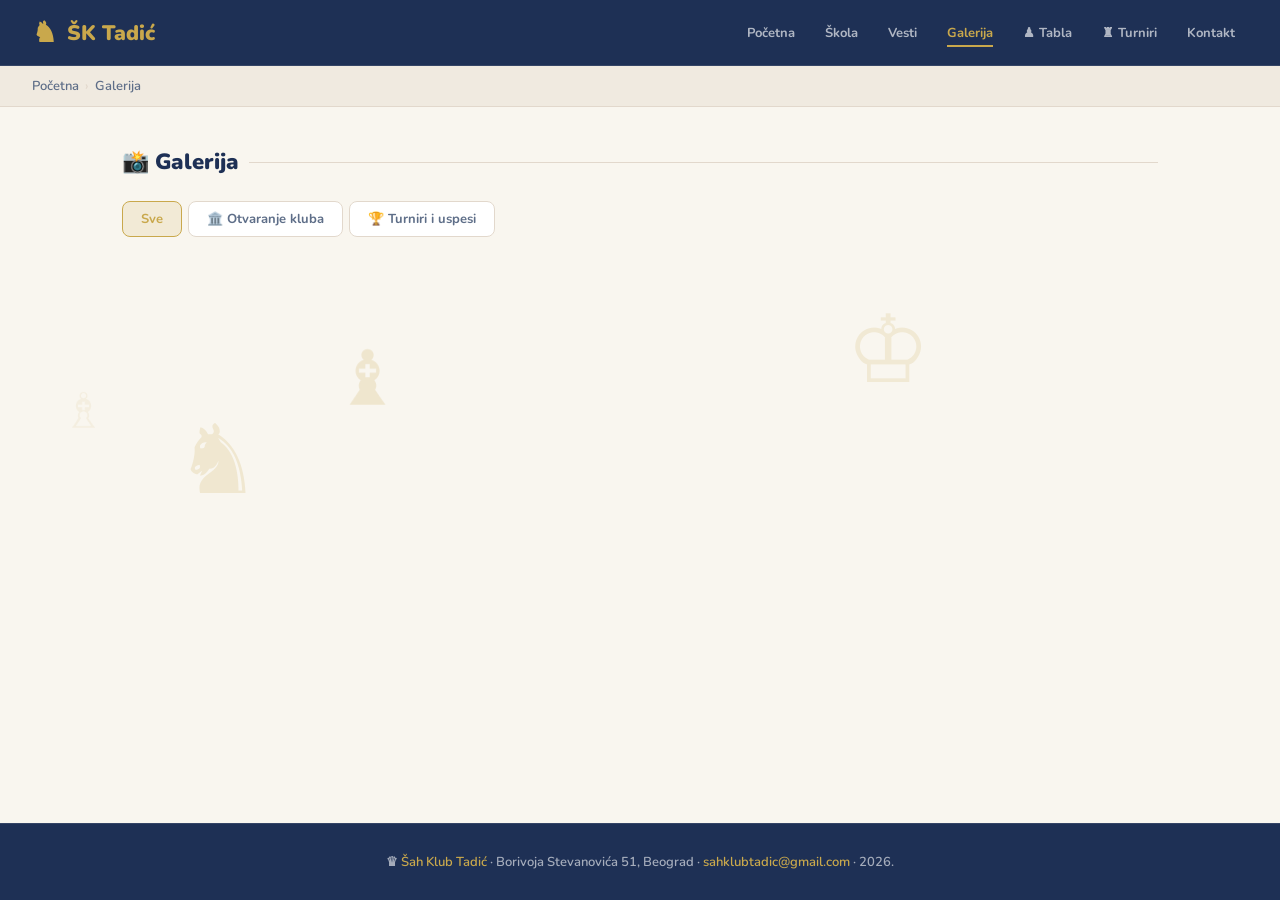
==== commit a152f037: "Ubacen trackwr" ====
--- a/galerija.html
+++ b/galerija.html
@@ -30,6 +30,7 @@
     <a href="vesti.html">Vesti</a>
     <a href="galerija.html" class="active">Galerija</a>
     <a href="tabla.html">♟ Tabla</a>
+    <a href="tracker.html">♜ Turniri</a>
     <a href="kontakt.html">Kontakt</a>
   </div>
   <button class="hamburger" onclick="toggleMenu()" aria-label="Meni"><span></span><span></span><span></span></button>
@@ -40,6 +41,7 @@
   <a href="vesti.html">📰 Vesti</a>
   <a href="galerija.html" class="active">📸 Galerija</a>
   <a href="tabla.html">♟ Tabla</a>
+  <a href="tracker.html">♜ Turniri</a>
   <a href="kontakt.html">📬 Kontakt</a>
 </div>
 <div class="breadcrumb"><a href="index.html">Početna</a><span>›</span>Galerija</div>
--- a/style.css
+++ b/style.css
@@ -1,18 +1,18 @@
-@import url('https://fonts.googleapis.com/css2?family=Nunito:wght@400;600;700;800;900&display=swap');
+﻿@import url('https://fonts.googleapis.com/css2?family=Nunito:wght@400;600;700;800;900&display=swap');
 *{box-sizing:border-box;margin:0;padding:0}
 :root{
-  --bg:#0A0A0A;
-  --dark:#0A0A0A;
-  --surface:#111008;
-  --mid:#1A1508;
+  --bg:#F9F6EF;
+  --dark:#F9F6EF;
+  --surface:#FFFFFF;
+  --mid:#F0EAE0;
   --accent:#C9A84C;
   --gold:#C9A84C;
-  --gold-dim:#8B6914;
-  --light:#F0E8D0;
-  --muted:#7A7060;
-  --white:#F0E8D0;
-  --border:#2A2518;
-  --shadow:0 4px 20px rgba(0,0,0,.4);
+  --gold-dim:#A07C1A;
+  --light:#1E3055;
+  --muted:#5E6E88;
+  --white:#1E3055;
+  --border:#E2D8CC;
+  --shadow:0 4px 20px rgba(30,48,85,.1);
 }
 body{font-family:'Nunito',sans-serif;background:var(--bg);color:var(--light);min-height:100vh;display:flex;flex-direction:column}
 a{text-decoration:none;color:inherit}
@@ -23,25 +23,25 @@
 .piece{position:absolute;color:var(--gold);user-select:none;opacity:0;will-change:transform,opacity}
 
 /* NAV */
-nav{background:rgba(10,10,8,0.97);padding:0 2rem;display:flex;align-items:center;justify-content:space-between;height:66px;position:sticky;top:0;z-index:100;border-bottom:0.5px solid var(--border);backdrop-filter:blur(12px)}
+nav{background:#1E3055;padding:0 2rem;display:flex;align-items:center;justify-content:space-between;height:66px;position:sticky;top:0;z-index:100;border-bottom:0.5px solid rgba(255,255,255,.1);backdrop-filter:blur(12px)}
 .nav-logo{display:flex;align-items:center;gap:10px;color:var(--accent);font-size:21px;font-weight:900}
 .nav-logo .knight{font-size:28px;display:inline-block;animation:float 3s ease-in-out infinite}
 .nav-links{display:flex;gap:4px}
-.nav-links a{color:var(--muted);font-size:13px;font-weight:700;padding:7px 13px;border-radius:8px;transition:all .2s;position:relative}
+.nav-links a{color:rgba(255,255,255,.65);font-size:13px;font-weight:700;padding:7px 13px;border-radius:8px;transition:all .2s;position:relative}
 .nav-links a::after{content:'';position:absolute;bottom:2px;left:13px;right:13px;height:1.5px;background:var(--accent);transform:scaleX(0);transition:transform .25s}
-.nav-links a:hover{color:var(--light)}
+.nav-links a:hover{color:rgba(255,255,255,.95)}
 .nav-links a:hover::after{transform:scaleX(1)}
 .nav-links a.active{color:var(--accent)}
 .nav-links a.active::after{transform:scaleX(1)}
 .hamburger{display:none;flex-direction:column;gap:5px;cursor:pointer;padding:6px;border:none;background:transparent}
 .hamburger span{display:block;width:24px;height:2px;background:var(--accent);border-radius:2px;transition:all .3s}
-.mobile-menu{display:none;position:absolute;top:66px;left:0;right:0;background:rgba(10,10,8,0.98);border-top:0.5px solid var(--border);padding:1rem;flex-direction:column;gap:4px;z-index:99;backdrop-filter:blur(12px)}
+.mobile-menu{display:none;position:absolute;top:66px;left:0;right:0;background:#FFFFFF;border-top:0.5px solid var(--border);padding:1rem;flex-direction:column;gap:4px;z-index:99;box-shadow:0 8px 24px rgba(30,48,85,.12)}
 .mobile-menu.open{display:flex}
 .mobile-menu a{color:var(--muted);font-size:15px;font-weight:700;padding:12px 16px;border-radius:10px;transition:all .2s}
 .mobile-menu a:hover,.mobile-menu a.active{background:rgba(201,168,76,.12);color:var(--accent)}
 
 /* BREADCRUMB */
-.breadcrumb{background:var(--surface);border-bottom:0.5px solid var(--border);padding:.7rem 2rem;font-size:13px;color:var(--muted);font-weight:600;position:relative;z-index:2}
+.breadcrumb{background:var(--mid);border-bottom:0.5px solid var(--border);padding:.7rem 2rem;font-size:13px;color:var(--muted);font-weight:600;position:relative;z-index:2}
 .breadcrumb a{color:var(--muted);transition:color .2s}.breadcrumb a:hover{color:var(--accent)}
 .breadcrumb span{color:var(--border);margin:0 6px}
 
@@ -58,35 +58,35 @@
 
 /* BUTTONS */
 .btn{display:inline-block;padding:11px 24px;border-radius:10px;font-size:14px;font-weight:800;transition:all .2s;cursor:pointer;border:none;font-family:'Nunito',sans-serif}
-.btn-gold{background:var(--accent);color:var(--bg)}.btn-gold:hover{background:#d4b05a;transform:translateY(-1px)}
+.btn-gold{background:var(--accent);color:#FFFFFF}.btn-gold:hover{background:#d4b05a;transform:translateY(-1px)}
 .btn-outline{background:transparent;color:var(--muted);border:1px solid var(--border)}.btn-outline:hover{border-color:var(--accent);color:var(--light)}
 .btn-dark{background:var(--surface);color:var(--light);border:0.5px solid var(--border)}.btn-dark:hover{border-color:var(--accent)}
 
 /* TAGS */
 .tag{display:inline-block;font-size:11px;font-weight:800;padding:3px 10px;border-radius:20px;text-transform:uppercase;letter-spacing:.4px}
-.tag-gold{background:var(--accent);color:var(--bg)}
-.tag-green{background:rgba(201,168,76,.15);color:var(--accent);border:0.5px solid rgba(201,168,76,.3)}
-.tag-blue{background:rgba(201,168,76,.08);color:var(--muted);border:0.5px solid var(--border)}
-.tag-orange{background:rgba(201,168,76,.2);color:var(--accent);border:0.5px solid rgba(201,168,76,.35)}
+.tag-gold{background:var(--accent);color:#FFFFFF}
+.tag-green{background:rgba(201,168,76,.15);color:var(--gold-dim);border:0.5px solid rgba(201,168,76,.3)}
+.tag-blue{background:rgba(30,48,85,.07);color:var(--muted);border:0.5px solid var(--border)}
+.tag-orange{background:rgba(201,168,76,.2);color:var(--gold-dim);border:0.5px solid rgba(201,168,76,.35)}
 
 /* FOOTER */
-footer{background:var(--surface);border-top:0.5px solid var(--border);color:var(--muted);text-align:center;padding:1.8rem 2rem;font-size:13px;font-weight:600;margin-top:auto;position:relative;z-index:2}
+footer{background:#1E3055;border-top:0.5px solid rgba(255,255,255,.1);color:rgba(255,255,255,.6);text-align:center;padding:1.8rem 2rem;font-size:13px;font-weight:600;margin-top:auto;position:relative;z-index:2}
 footer a{color:var(--accent)}
 
 /* ANIMATIONS */
 @keyframes float{0%,100%{transform:translateY(0)}50%{transform:translateY(-6px)}}
 @keyframes pulse{0%,100%{opacity:1}50%{opacity:.5}}
-.badge-new{animation:pulse 2s ease-in-out infinite;background:var(--accent);color:var(--bg);font-size:10px;font-weight:800;padding:2px 8px;border-radius:10px;margin-left:6px;vertical-align:middle}
+.badge-new{animation:pulse 2s ease-in-out infinite;background:var(--accent);color:#FFFFFF;font-size:10px;font-weight:800;padding:2px 8px;border-radius:10px;margin-left:6px;vertical-align:middle}
 
 /* CHESS BOARD */
 #chessboard{display:grid;grid-template-columns:repeat(8,52px);grid-template-rows:repeat(8,52px);border:2px solid var(--accent);border-radius:4px;overflow:hidden}
 .sq{width:52px;height:52px;display:flex;align-items:center;justify-content:center;font-size:30px;cursor:pointer;user-select:none;position:relative;transition:background .1s}
-.sq.light{background:#2A2010}.sq.dark{background:#1A1408}
-.sq.selected{background:rgba(201,168,76,.35)!important;box-shadow:inset 0 0 0 2px var(--accent)}
-.sq.valid-move::after{content:'';position:absolute;width:32%;height:32%;background:rgba(201,168,76,.4);border-radius:50%}
-.sq.valid-move.occ::after{content:'';position:absolute;inset:3px;background:transparent;border:2px solid rgba(201,168,76,.4);border-radius:2px;width:auto;height:auto}
-.sq.last-move{background:rgba(201,168,76,.2)!important}
-.sq.in-check{background:rgba(255,80,80,.3)!important}
+.sq.light{background:#F0D9B5}.sq.dark{background:#B58863}
+.sq.selected{background:rgba(255,210,0,.55)!important;box-shadow:inset 0 0 0 2px #E8C600}
+.sq.valid-move::after{content:'';position:absolute;width:32%;height:32%;background:rgba(0,0,0,.18);border-radius:50%}
+.sq.valid-move.occ::after{content:'';position:absolute;inset:3px;background:transparent;border:2px solid rgba(0,0,0,.25);border-radius:2px;width:auto;height:auto}
+.sq.last-move{background:rgba(255,210,0,.3)!important}
+.sq.in-check{background:rgba(220,50,50,.35)!important}
 .board-files{display:flex;margin-left:28px}
 .board-files span,.board-ranks span{font-size:11px;font-weight:700;color:var(--muted);width:52px;text-align:center}
 .board-ranks{display:flex;flex-direction:column;justify-content:space-around;margin-right:4px}
@@ -96,12 +96,12 @@
 #lightbox{display:none;position:fixed;inset:0;background:rgba(0,0,0,.92);z-index:999;align-items:center;justify-content:center}
 #lightbox.open{display:flex}
 #lb-img{max-width:90vw;max-height:85vh;border-radius:8px}
-#lb-close{position:absolute;top:20px;right:24px;font-size:36px;color:var(--muted);cursor:pointer;line-height:1;font-weight:300;transition:color .2s}
+#lb-close{position:absolute;top:20px;right:24px;font-size:36px;color:rgba(255,255,255,.6);cursor:pointer;line-height:1;font-weight:300;transition:color .2s}
 #lb-close:hover{color:var(--accent)}
-#lb-prev,#lb-next{position:absolute;top:50%;transform:translateY(-50%);font-size:48px;color:var(--muted);cursor:pointer;background:rgba(201,168,76,.08);border:0.5px solid var(--border);padding:8px 14px;border-radius:8px;line-height:1;transition:all .2s}
+#lb-prev,#lb-next{position:absolute;top:50%;transform:translateY(-50%);font-size:48px;color:rgba(255,255,255,.6);cursor:pointer;background:rgba(255,255,255,.1);border:0.5px solid rgba(255,255,255,.25);padding:8px 14px;border-radius:8px;line-height:1;transition:all .2s}
 #lb-prev:hover,#lb-next:hover{color:var(--accent);border-color:var(--accent)}
 #lb-prev{left:16px}#lb-next{right:16px}
-#lb-caption{position:absolute;bottom:20px;left:50%;transform:translateX(-50%);color:var(--muted);font-size:13px;font-weight:600;text-align:center;white-space:nowrap}
+#lb-caption{position:absolute;bottom:20px;left:50%;transform:translateX(-50%);color:rgba(255,255,255,.65);font-size:13px;font-weight:600;text-align:center;white-space:nowrap}
 
 /* CHESS PIECES ANIMATION ENGINE */
 @keyframes pieceIn{0%{opacity:0;transform:perspective(400px) rotateX(25deg) rotateY(25deg) scale(.7)}100%{opacity:var(--op);transform:perspective(400px) rotateX(0deg) rotateY(0deg) scale(1)}}
@@ -121,7 +121,7 @@
   .sq{width:38px!important;height:38px!important;font-size:22px!important}
   .board-files span,.board-ranks span{width:38px!important;font-size:9px!important}
   .board-ranks span{height:38px!important}
-  .hero h1{font-size:30px!important}
+  .hero h1{font-size:20px!important}
   .stats-bar{flex-wrap:wrap}
   .stat-item{flex:1 1 50%;border-right:none!important;border-bottom:0.5px solid var(--border)}
   .board-wrap{flex-direction:column}
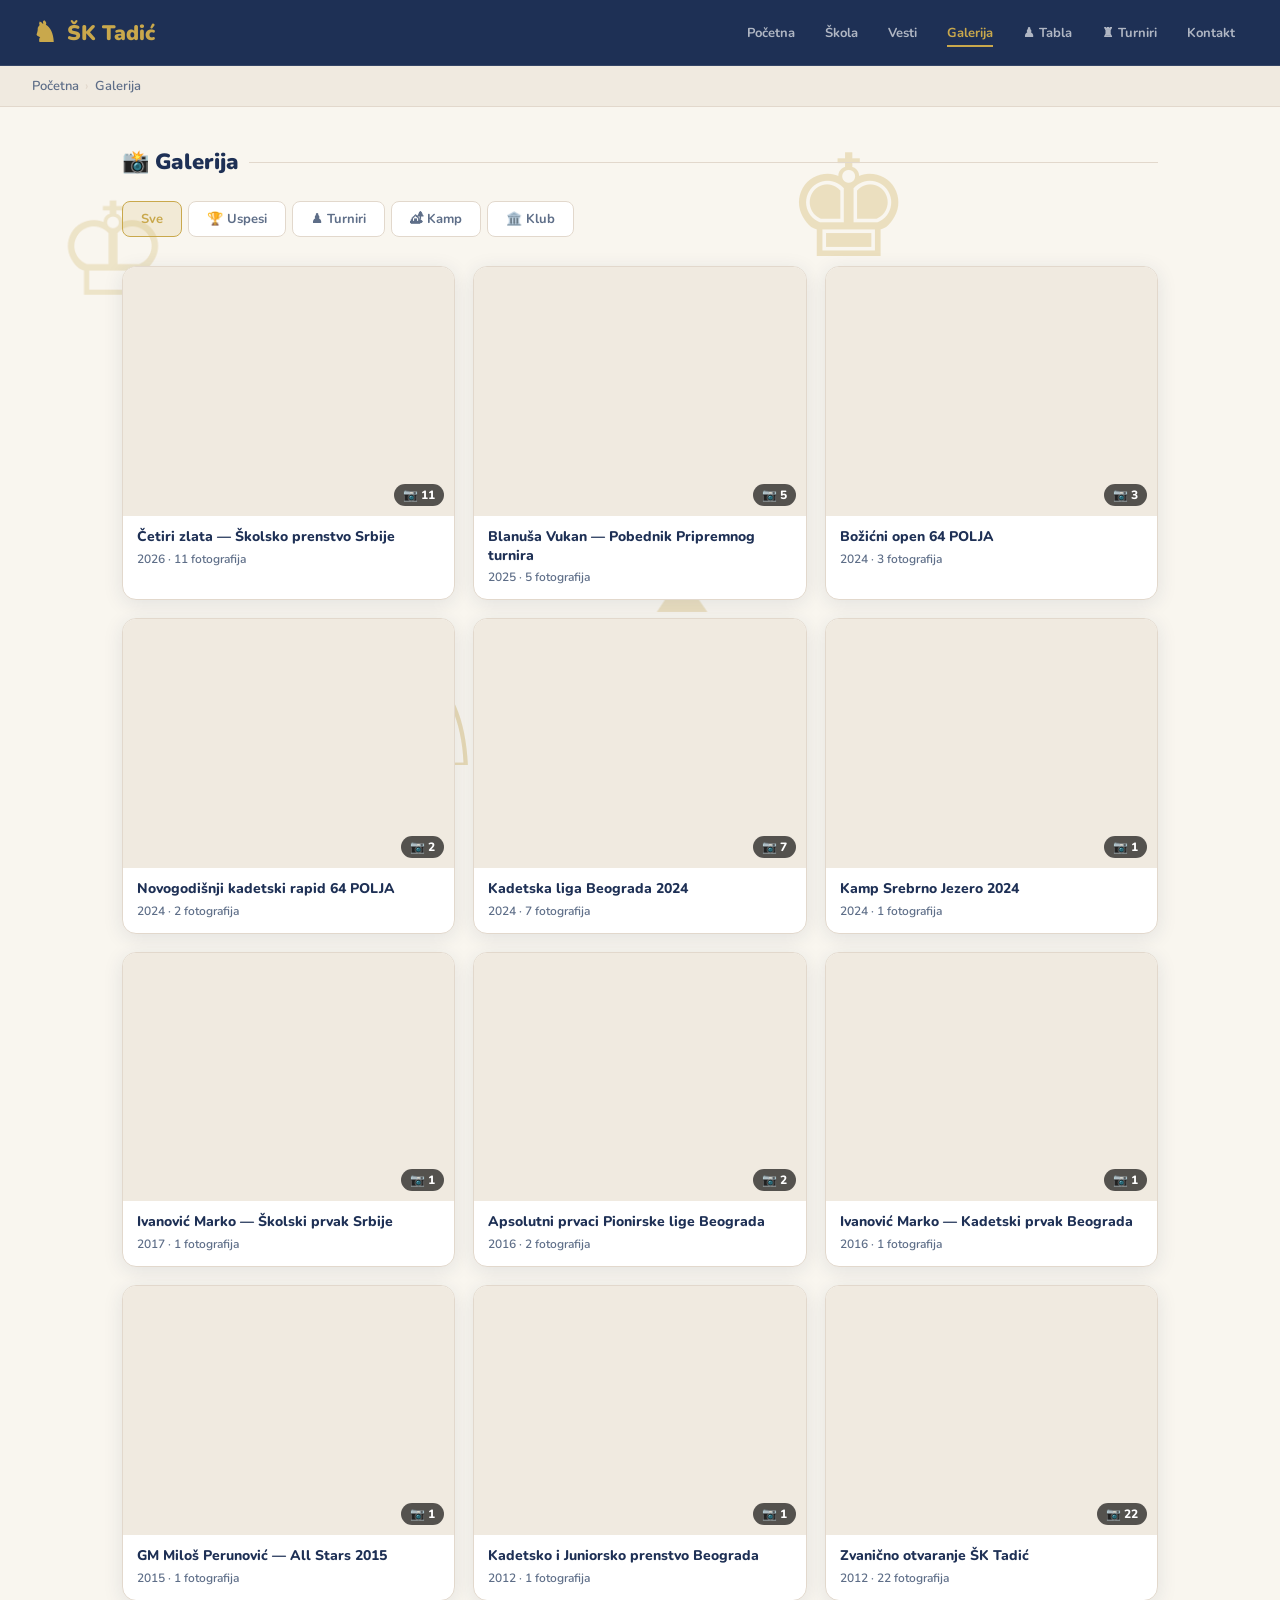
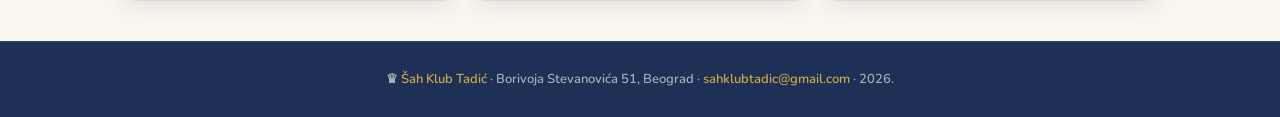
==== commit 568dd6d1: "Update galerija.html" ====
--- a/galerija.html
+++ b/galerija.html
@@ -1,4 +1,4 @@
-﻿<!DOCTYPE html>
+<!DOCTYPE html>
 <html lang="sr">
 <head>
 <meta charset="UTF-8">
@@ -7,22 +7,34 @@
 <title>Galerija — ŠK Tadić</title>
 <link rel="stylesheet" href="style.css">
 <link rel="icon" type="image/svg+xml" href="favicon.svg">
-<meta name="description" content="Galerija fotografija SK Tadic — uspesi na turnirima, otvaranje kluba i kampovi.">
+<meta name="description" content="Galerija fotografija ŠK Tadić — uspesi na turnirima, otvaranje kluba i kampovi.">
 <style>
-.filter-bar{display:flex;gap:6px;margin-bottom:1.5rem;flex-wrap:wrap}
+.filter-bar{display:flex;gap:6px;margin-bottom:1.8rem;flex-wrap:wrap}
 .fbtn{padding:8px 18px;border-radius:8px;font-size:13px;font-weight:700;cursor:pointer;border:0.5px solid var(--border);background:var(--surface);color:var(--muted);transition:all .2s;font-family:'Nunito',sans-serif}
 .fbtn:hover{border-color:var(--accent);color:var(--accent)}
 .fbtn.active{background:rgba(201,168,76,.15);color:var(--accent);border-color:var(--accent)}
-.gallery-grid{display:grid;grid-template-columns:repeat(4,1fr);gap:12px}
-.g-thumb{border-radius:12px;overflow:hidden;cursor:pointer;aspect-ratio:4/3;position:relative;background:var(--mid)}
-.g-thumb img{width:100%;height:100%;object-fit:cover;transition:transform .3s;display:block}
-.g-thumb:hover img{transform:scale(1.07)}
-.g-thumb .overlay{position:absolute;inset:0;background:rgba(201,168,76,0);transition:background .25s;display:flex;align-items:center;justify-content:center}
-.g-thumb:hover .overlay{background:rgba(201,168,76,.15)}
+
+.album-grid{display:grid;grid-template-columns:repeat(3,1fr);gap:18px}
+.album-card{background:var(--surface);border-radius:14px;border:0.5px solid var(--border);box-shadow:var(--shadow);overflow:hidden;cursor:pointer;transition:all .22s}
+.album-card:hover{transform:translateY(-4px);border-color:var(--accent);box-shadow:0 8px 32px rgba(30,48,85,.15)}
+.album-cover{position:relative;aspect-ratio:4/3;overflow:hidden;background:var(--mid)}
+.album-cover img{width:100%;height:100%;object-fit:cover;transition:transform .35s;display:block}
+.album-card:hover .album-cover img{transform:scale(1.08)}
+.album-badge{position:absolute;bottom:10px;right:10px;background:rgba(0,0,0,.65);color:#fff;font-size:12px;font-weight:800;padding:3px 9px;border-radius:20px;backdrop-filter:blur(4px)}
+.album-info{padding:12px 14px 14px}
+.album-title{font-size:14px;font-weight:800;color:var(--light);line-height:1.35;margin-bottom:4px}
+.album-meta{font-size:12px;color:var(--muted);font-weight:600}
+
+#lb-album{position:absolute;top:18px;left:24px;color:rgba(255,255,255,.75);font-size:13px;font-weight:700;max-width:60vw;white-space:nowrap;overflow:hidden;text-overflow:ellipsis}
+
+@media(max-width:800px){.album-grid{grid-template-columns:repeat(2,1fr);gap:12px}}
+@media(max-width:480px){.album-grid{grid-template-columns:1fr 1fr;gap:10px}.album-info{padding:10px 12px 12px}.album-title{font-size:13px}}
+@media(max-width:360px){.album-grid{grid-template-columns:1fr}}
 </style>
 </head>
 <body>
-<div class="pieces-layer" id="pl"></div><nav>
+<div class="pieces-layer" id="pl"></div>
+<nav>
   <a href="index.html" class="nav-logo"><span class="knight">♞</span><span>ŠK Tadić</span></a>
   <div class="nav-links">
     <a href="index.html">Početna</a>
@@ -49,30 +61,183 @@
   <div class="sec-title">📸 Galerija</div>
   <div class="filter-bar">
     <button class="fbtn active" onclick="fg('sve',this)">Sve</button>
-    <button class="fbtn" onclick="fg('otvaranje',this)">🏛️ Otvaranje kluba</button>
-    <button class="fbtn" onclick="fg('turnir',this)">🏆 Turniri i uspesi</button>
+    <button class="fbtn" onclick="fg('uspesi',this)">🏆 Uspesi</button>
+    <button class="fbtn" onclick="fg('turniri',this)">♟ Turniri</button>
+    <button class="fbtn" onclick="fg('kamp',this)">🏕 Kamp</button>
+    <button class="fbtn" onclick="fg('klub',this)">🏛️ Klub</button>
   </div>
-  <div class="gallery-grid" id="gg"></div>
+  <div class="album-grid" id="ag"></div>
 </main>
-<div id="lightbox" onclick="closeLb(event)">
+
+<div id="lightbox" onclick="lbBgClick(event)">
+  <span id="lb-album"></span>
   <span id="lb-close" onclick="closeLb()">✕</span>
-  <span id="lb-prev" onclick="lbNav(-1);event.stopPropagation()">‹</span>
+  <span id="lb-prev" onclick="lbNav(-1);event.stopPropagation()">&#8249;</span>
   <img id="lb-img" src="" alt="">
-  <span id="lb-next" onclick="lbNav(1);event.stopPropagation()">›</span>
+  <span id="lb-next" onclick="lbNav(1);event.stopPropagation()">&#8250;</span>
   <div id="lb-caption"></div>
-</div><footer>♛ <a href="index.html">Šah Klub Tadić</a> · Borivoja Stevanovića 51, Beograd · <a href="mailto:sahklubtadic@gmail.com">sahklubtadic@gmail.com</a> · 2026.</footer>
+</div>
+
+<footer>♛ <a href="index.html">Šah Klub Tadić</a> · Borivoja Stevanovića 51, Beograd · <a href="mailto:sahklubtadic@gmail.com">sahklubtadic@gmail.com</a> · 2026.</footer>
 <script src="nav.js"></script>
 <script src="pieces.js"></script>
 <script>
-var imgs=[{s:'https://sahklubtadic.com/wp-content/uploads/2012/05/Zvanicno-Otvaranje-Kluba1.jpg',c:'otvaranje',t:'Zvanično otvaranje ŠK Tadić'},{s:'https://sahklubtadic.com/wp-content/uploads/2012/05/Otvaranje-kluba-4.jpg',c:'otvaranje',t:'Otvaranje kluba'},{s:'https://sahklubtadic.com/wp-content/uploads/2012/05/Otvaranje-kluba-5.jpg',c:'otvaranje',t:'Otvaranje kluba'},{s:'https://sahklubtadic.com/wp-content/uploads/2012/05/Otvaranje-kluba-6.jpg',c:'otvaranje',t:'Otvaranje kluba'},{s:'https://sahklubtadic.com/wp-content/uploads/2012/05/Otvaranje-kluba-7.jpg',c:'otvaranje',t:'Otvaranje kluba'},{s:'https://sahklubtadic.com/wp-content/uploads/2012/05/Otvaranje-kluba-8.jpg',c:'otvaranje',t:'Otvaranje kluba'},{s:'https://sahklubtadic.com/wp-content/uploads/2012/05/Otvaranje-kluba-9.jpg',c:'otvaranje',t:'Otvaranje kluba'},{s:'https://sahklubtadic.com/wp-content/uploads/2012/05/Otvaranje-kluba-10.jpg',c:'otvaranje',t:'Otvaranje kluba'},{s:'https://sahklubtadic.com/wp-content/uploads/2012/05/Otvaranje-kluba-11.jpg',c:'otvaranje',t:'Otvaranje kluba'},{s:'https://sahklubtadic.com/wp-content/uploads/2012/05/Otvaranje-kluba-12.jpg',c:'otvaranje',t:'Otvaranje kluba'},{s:'https://sahklubtadic.com/wp-content/uploads/2012/05/Otvaranje-kluba-13.jpg',c:'otvaranje',t:'Otvaranje kluba'},{s:'https://sahklubtadic.com/wp-content/uploads/2012/05/Otvaranje-kluba-14.jpg',c:'otvaranje',t:'Otvaranje kluba'},{s:'https://sahklubtadic.com/wp-content/uploads/2012/05/Otvaranje-kluba-15.jpg',c:'otvaranje',t:'Otvaranje kluba'},{s:'https://sahklubtadic.com/wp-content/uploads/2012/05/Otvaranje-kluba-16.jpg',c:'otvaranje',t:'Otvaranje kluba'},{s:'https://sahklubtadic.com/wp-content/uploads/2012/05/Otvaranje-kluba-17.jpg',c:'otvaranje',t:'Otvaranje kluba'},{s:'https://sahklubtadic.com/wp-content/uploads/2012/05/Otvaranje-kluba-18.jpg',c:'otvaranje',t:'Otvaranje kluba'},{s:'https://sahklubtadic.com/wp-content/uploads/2012/05/Otvaranje-kluba-20.jpg',c:'otvaranje',t:'Otvaranje kluba'},{s:'https://sahklubtadic.com/wp-content/uploads/2012/05/Otvaranje-kluba-21.jpg',c:'otvaranje',t:'Otvaranje kluba'},{s:'https://sahklubtadic.com/wp-content/uploads/2012/05/Otvaranje-kluba-22.jpg',c:'otvaranje',t:'Otvaranje kluba'},{s:'https://sahklubtadic.com/wp-content/uploads/2012/05/Otvaranje-kluba-24.jpg',c:'otvaranje',t:'Otvaranje kluba'},{s:'https://sahklubtadic.com/wp-content/uploads/2012/05/Otvaranje-kluba-26.jpg',c:'otvaranje',t:'Otvaranje kluba'},{s:'https://sahklubtadic.com/wp-content/uploads/2012/05/Otvaranje-kluba-3.jpg',c:'otvaranje',t:'Otvaranje kluba'},{s:'https://sahklubtadic.com/wp-content/uploads/2026/05/2.jpg',c:'turnir',t:'Četiri zlata — školsko prvenstvo Srbije 2026'},{s:'https://sahklubtadic.com/wp-content/uploads/2025/02/3.jpg',c:'turnir',t:'Blanuša Vukan — pobednik pripremnog turnira 2025'},{s:'https://sahklubtadic.com/wp-content/uploads/2025/02/1.jpg',c:'turnir',t:'Blanuša Vukan'},{s:'https://sahklubtadic.com/wp-content/uploads/2016/11/prvaci2-e1480258480558.jpg',c:'turnir',t:'Apsolutni prvaci Pionirske lige Beograda 2016'},{s:'https://sahklubtadic.com/wp-content/uploads/2017/05/marko-1-e1494858973927.jpg',c:'turnir',t:'Ivanović Marko — školski prvak Srbije 2017'},{s:'https://sahklubtadic.com/wp-content/uploads/2016/04/Marko1.jpg',c:'turnir',t:'Marko Ivanović — kadetski prvak Beograda'},{s:'https://sahklubtadic.com/wp-content/uploads/2015/12/Perunovic.jpg',c:'turnir',t:'GM Miloš Perunović — All Stars 2015'},{s:'https://sahklubtadic.com/wp-content/uploads/2023/08/154.jpg',c:'turnir',t:'Kamp Srebrno Jezero 2024'},{s:'https://sahklubtadic.com/wp-content/uploads/2024/04/6.jpg',c:'turnir',t:'Kadetska liga Beograda 2024'},{s:'https://sahklubtadic.com/wp-content/uploads/2024/04/1.jpg',c:'turnir',t:'Školsko prvenstvo Srbije — Mladenovac 2024'},{s:'https://sahklubtadic.com/wp-content/uploads/2012/02/chess-tadza03.jpg',c:'turnir',t:'Članovi ŠK Tadić na kadetskom i juniorskom predsvenstvu'},{s:'https://sahklubtadic.com/wp-content/uploads/2016/11/tabla4.jpg',c:'turnir',t:'Gran Pri turnir'}];
-var visible=imgs.slice(),lbIdx=0;
-function buildGrid(cat){var g=document.getElementById('gg');g.innerHTML='';visible=imgs.filter(function(i){return cat==='sve'||i.c===cat;});visible.forEach(function(img,i){var d=document.createElement('div');d.className='g-thumb';d.innerHTML='<img src="'+img.s+'" alt="'+img.t+'" loading="lazy" onerror="this.parentNode.style.background='#1a1408'"><div class="overlay"></div>';d.onclick=function(){openLb(i);};g.appendChild(d);});}
-function fg(cat,btn){document.querySelectorAll('.fbtn').forEach(function(b){b.classList.remove('active');});btn.classList.add('active');buildGrid(cat);}
-function openLb(i){lbIdx=i;document.getElementById('lb-img').src=visible[i].s;document.getElementById('lb-caption').textContent=visible[i].t+' ('+(i+1)+'/'+visible.length+')';document.getElementById('lightbox').classList.add('open');}
-function closeLb(e){if(!e||e.target===document.getElementById('lightbox')||e.target.id==='lb-close')document.getElementById('lightbox').classList.remove('open');}
-function lbNav(d){lbIdx=(lbIdx+d+visible.length)%visible.length;openLb(lbIdx);}
-document.addEventListener('keydown',function(e){if(!document.getElementById('lightbox').classList.contains('open'))return;if(e.key==='ArrowLeft')lbNav(-1);if(e.key==='ArrowRight')lbNav(1);if(e.key==='Escape')document.getElementById('lightbox').classList.remove('open');});
+var B='https://sahklubtadic.com/wp-content/uploads/';
+var ALBUMS=[
+  {
+    id:'zlata2026',title:'Četiri zlata — Školsko prenstvo Srbije',year:2026,cat:'uspesi',
+    cover:B+'2026/05/2.jpg',
+    photos:[
+      {s:B+'2026/05/1.jpg'},{s:B+'2026/05/2.jpg'},{s:B+'2026/05/3.jpg'},
+      {s:B+'2026/05/4.jpg'},{s:B+'2026/05/5.jpg'},{s:B+'2026/05/6.jpg'},
+      {s:B+'2026/05/7.jpg'},{s:B+'2026/05/8.jpg'},{s:B+'2026/05/9.jpg'},
+      {s:B+'2026/05/10.jpg'},{s:B+'2026/05/11.jpg'}
+    ]
+  },
+  {
+    id:'blanusa2025',title:'Blanuša Vukan — Pobednik Pripremnog turnira',year:2025,cat:'turniri',
+    cover:B+'2025/02/3.jpg',
+    photos:[
+      {s:B+'2025/02/1.jpg'},{s:B+'2025/02/2.jpg'},{s:B+'2025/02/3.jpg'},
+      {s:B+'2025/02/4.jpg'},{s:B+'2025/02/viber_image_2025-02-13_11-54-10-176.jpg'}
+    ]
+  },
+  {
+    id:'bozicni2024',title:'Božićni open 64 POLJA',year:2024,cat:'turniri',
+    cover:B+'2021/11/492377768.jpg',
+    photos:[
+      {s:B+'2021/11/492377768.jpg'},
+      {s:B+'2024/12/Screenshot-2024-12-07-124424.png',t:'Rezultati'},
+      {s:B+'2024/12/Screenshot-2024-12-07-124449.png',t:'Pairings'}
+    ]
+  },
+  {
+    id:'novokadetski2024',title:'Novogodišnji kadetski rapid 64 POLJA',year:2024,cat:'turniri',
+    cover:B+'2021/11/pjimage-2020-04-08t145526-1588157392.jpg',
+    photos:[
+      {s:B+'2021/11/pjimage-2020-04-08t145526-1588157392.jpg'},
+      {s:B+'2024/12/Screenshot-2024-12-07-124832.png',t:'Rezultati'}
+    ]
+  },
+  {
+    id:'kadetska2024',title:'Kadetska liga Beograda 2024',year:2024,cat:'turniri',
+    cover:B+'2024/04/6.jpg',
+    photos:[
+      {s:B+'2024/04/1.jpg'},{s:B+'2024/04/2.jpg'},{s:B+'2024/04/3.jpg'},
+      {s:B+'2024/04/4.jpg'},{s:B+'2024/04/5.jpg'},{s:B+'2024/04/6.jpg'},
+      {s:B+'2024/04/7.jpg'}
+    ]
+  },
+  {
+    id:'kamp2024',title:'Kamp Srebrno Jezero 2024',year:2024,cat:'kamp',
+    cover:B+'2023/08/154.jpg',
+    photos:[{s:B+'2023/08/154.jpg'}]
+  },
+  {
+    id:'marko2017',title:'Ivanović Marko — Školski prvak Srbije',year:2017,cat:'uspesi',
+    cover:B+'2017/05/marko-1-e1494858973927.jpg',
+    photos:[{s:B+'2017/05/marko-1-e1494858973927.jpg'}]
+  },
+  {
+    id:'pioniri2016',title:'Apsolutni prvaci Pionirske lige Beograda',year:2016,cat:'uspesi',
+    cover:B+'2016/11/prvaci2-e1480258480558.jpg',
+    photos:[
+      {s:B+'2016/11/prvaci2-e1480258480558.jpg'},
+      {s:B+'2016/11/tabla4.jpg',t:'Gran Pri turnir'}
+    ]
+  },
+  {
+    id:'marko2016',title:'Ivanović Marko — Kadetski prvak Beograda',year:2016,cat:'uspesi',
+    cover:B+'2016/04/Marko1.jpg',
+    photos:[{s:B+'2016/04/Marko1.jpg'}]
+  },
+  {
+    id:'allstars2015',title:'GM Miloš Perunović — All Stars 2015',year:2015,cat:'turniri',
+    cover:B+'2015/12/Perunovic.jpg',
+    photos:[{s:B+'2015/12/Perunovic.jpg'}]
+  },
+  {
+    id:'kadetskojuniorsko2012',title:'Kadetsko i Juniorsko prenstvo Beograda',year:2012,cat:'turniri',
+    cover:B+'2012/02/chess-tadza03-e1355417105312.jpg',
+    photos:[{s:B+'2012/02/chess-tadza03-e1355417105312.jpg'}]
+  },
+  {
+    id:'otvaranje2012',title:'Zvanično otvaranje ŠK Tadić',year:2012,cat:'klub',
+    cover:B+'2012/05/Zvanicno-Otvaranje-Kluba1.jpg',
+    photos:[
+      {s:B+'2012/05/Zvanicno-Otvaranje-Kluba1.jpg'},{s:B+'2012/05/Otvaranje-kluba-3.jpg'},
+      {s:B+'2012/05/Otvaranje-kluba-4.jpg'},{s:B+'2012/05/Otvaranje-kluba-5.jpg'},
+      {s:B+'2012/05/Otvaranje-kluba-6.jpg'},{s:B+'2012/05/Otvaranje-kluba-7.jpg'},
+      {s:B+'2012/05/Otvaranje-kluba-8.jpg'},{s:B+'2012/05/Otvaranje-kluba-9.jpg'},
+      {s:B+'2012/05/Otvaranje-kluba-10.jpg'},{s:B+'2012/05/Otvaranje-kluba-11.jpg'},
+      {s:B+'2012/05/Otvaranje-kluba-12.jpg'},{s:B+'2012/05/Otvaranje-kluba-13.jpg'},
+      {s:B+'2012/05/Otvaranje-kluba-14.jpg'},{s:B+'2012/05/Otvaranje-kluba-15.jpg'},
+      {s:B+'2012/05/Otvaranje-kluba-16.jpg'},{s:B+'2012/05/Otvaranje-kluba-17.jpg'},
+      {s:B+'2012/05/Otvaranje-kluba-18.jpg'},{s:B+'2012/05/Otvaranje-kluba-20.jpg'},
+      {s:B+'2012/05/Otvaranje-kluba-21.jpg'},{s:B+'2012/05/Otvaranje-kluba-22.jpg'},
+      {s:B+'2012/05/Otvaranje-kluba-24.jpg'},{s:B+'2012/05/Otvaranje-kluba-26.jpg'}
+    ]
+  }
+];
+
+var curAlbum=null,curIdx=0;
+
+function pluralFoto(n){return n+' '+(n===1?'fotografija':'fotografija');}
+
+function buildGrid(cat){
+  var ag=document.getElementById('ag');
+  ag.innerHTML='';
+  var list=ALBUMS.filter(function(a){return cat==='sve'||a.cat===cat;});
+  list.forEach(function(album){
+    var d=document.createElement('div');
+    d.className='album-card';
+    d.innerHTML='<div class="album-cover"><img src="'+album.cover+'" alt="'+album.title+'" loading="lazy" onerror="this.style.opacity=0"><span class="album-badge">&#128247; '+album.photos.length+'</span></div><div class="album-info"><div class="album-title">'+album.title+'</div><div class="album-meta">'+album.year+' &middot; '+pluralFoto(album.photos.length)+'</div></div>';
+    d.onclick=function(){openAlbum(album,0);};
+    ag.appendChild(d);
+  });
+}
+
+function fg(cat,btn){
+  document.querySelectorAll('.fbtn').forEach(function(b){b.classList.remove('active');});
+  btn.classList.add('active');
+  buildGrid(cat);
+}
+
+function openAlbum(album,idx){
+  curAlbum=album;
+  curIdx=idx||0;
+  document.getElementById('lb-album').textContent=album.title+' · '+album.year;
+  showPhoto();
+  document.getElementById('lightbox').classList.add('open');
+}
+
+function showPhoto(){
+  var p=curAlbum.photos[curIdx];
+  document.getElementById('lb-img').src=p.s;
+  var hasMult=curAlbum.photos.length>1;
+  var cap=(hasMult?(curIdx+1)+' / '+curAlbum.photos.length:'')+(p.t?' — '+p.t:'');
+  document.getElementById('lb-caption').textContent=cap;
+  document.getElementById('lb-prev').style.display=hasMult?'':'none';
+  document.getElementById('lb-next').style.display=hasMult?'':'none';
+}
+
+function lbNav(d){
+  curIdx=(curIdx+d+curAlbum.photos.length)%curAlbum.photos.length;
+  showPhoto();
+}
+
+function closeLb(){document.getElementById('lightbox').classList.remove('open');}
+
+function lbBgClick(e){if(e.target===document.getElementById('lightbox'))closeLb();}
+
+document.addEventListener('keydown',function(e){
+  if(!document.getElementById('lightbox').classList.contains('open'))return;
+  if(e.key==='ArrowLeft')lbNav(-1);
+  else if(e.key==='ArrowRight')lbNav(1);
+  else if(e.key==='Escape')closeLb();
+});
+
 buildGrid('sve');
 </script>
 </body>
-</html>+</html>
